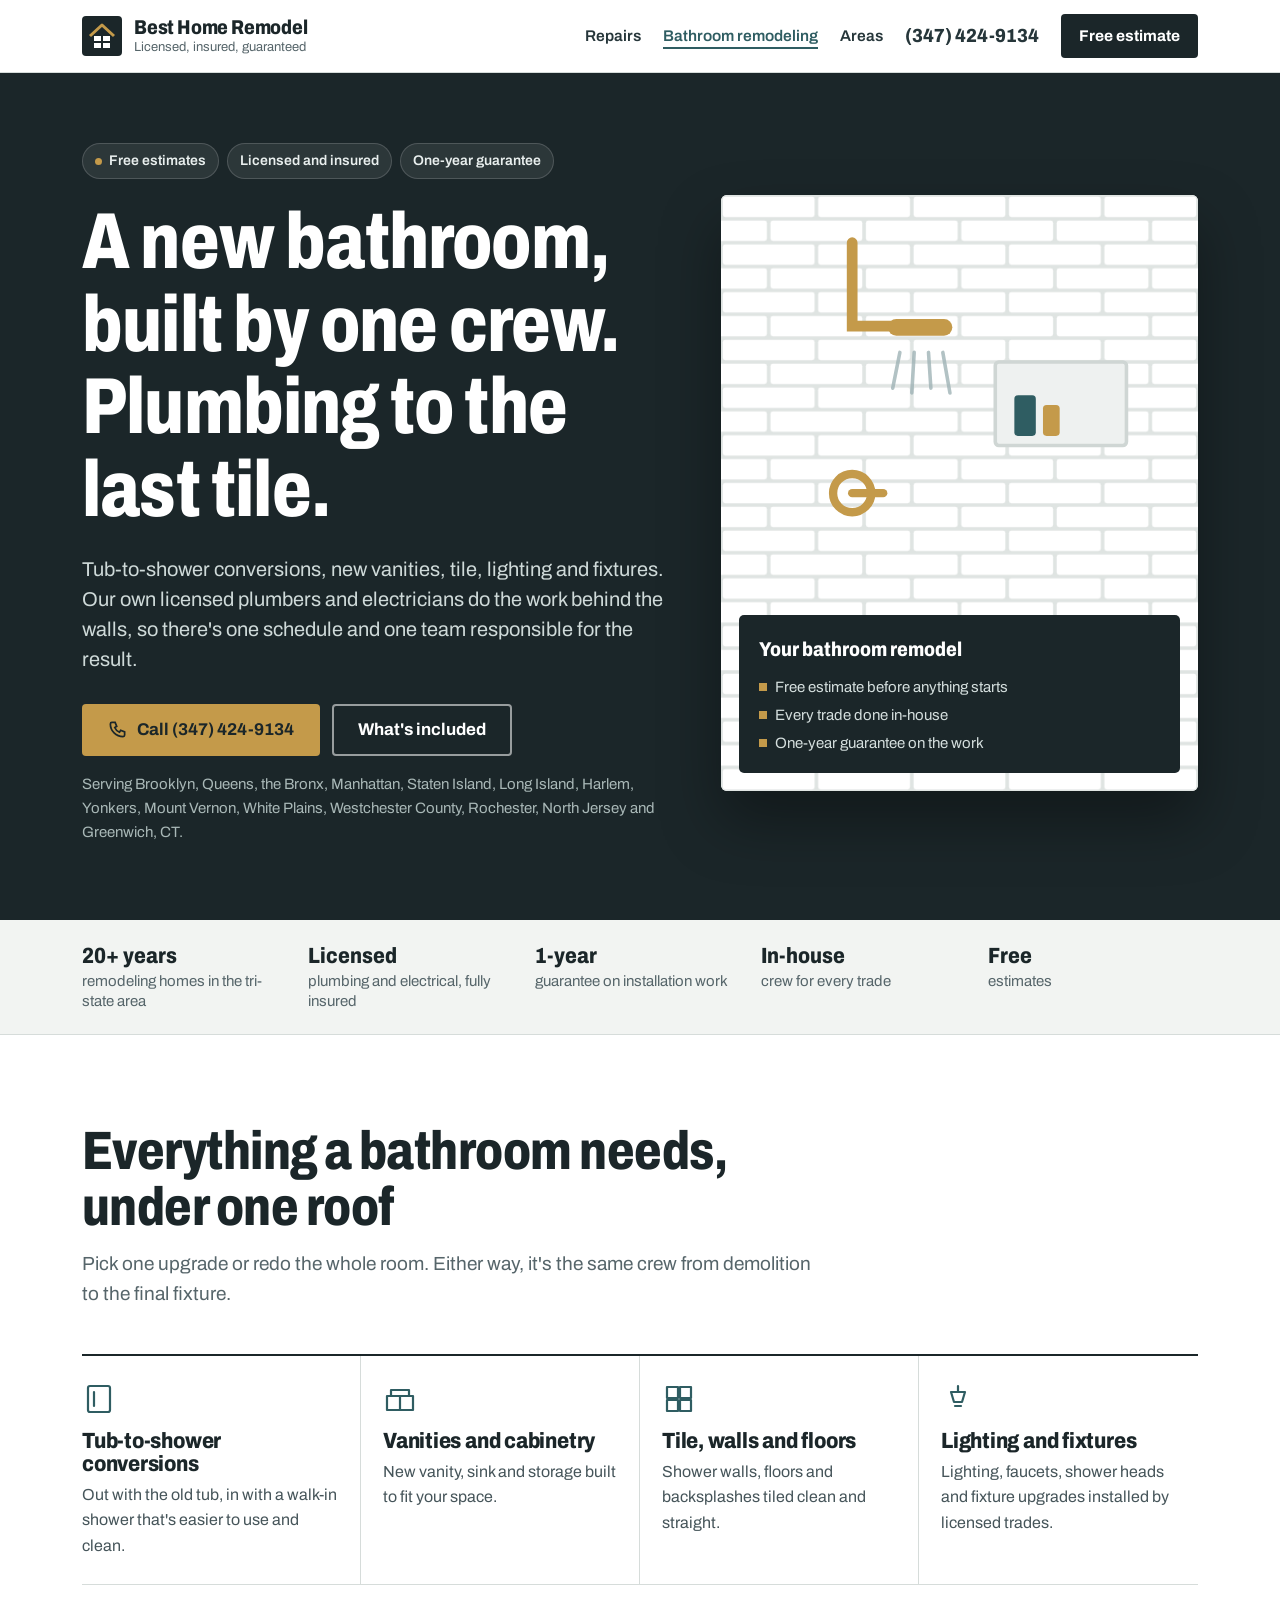
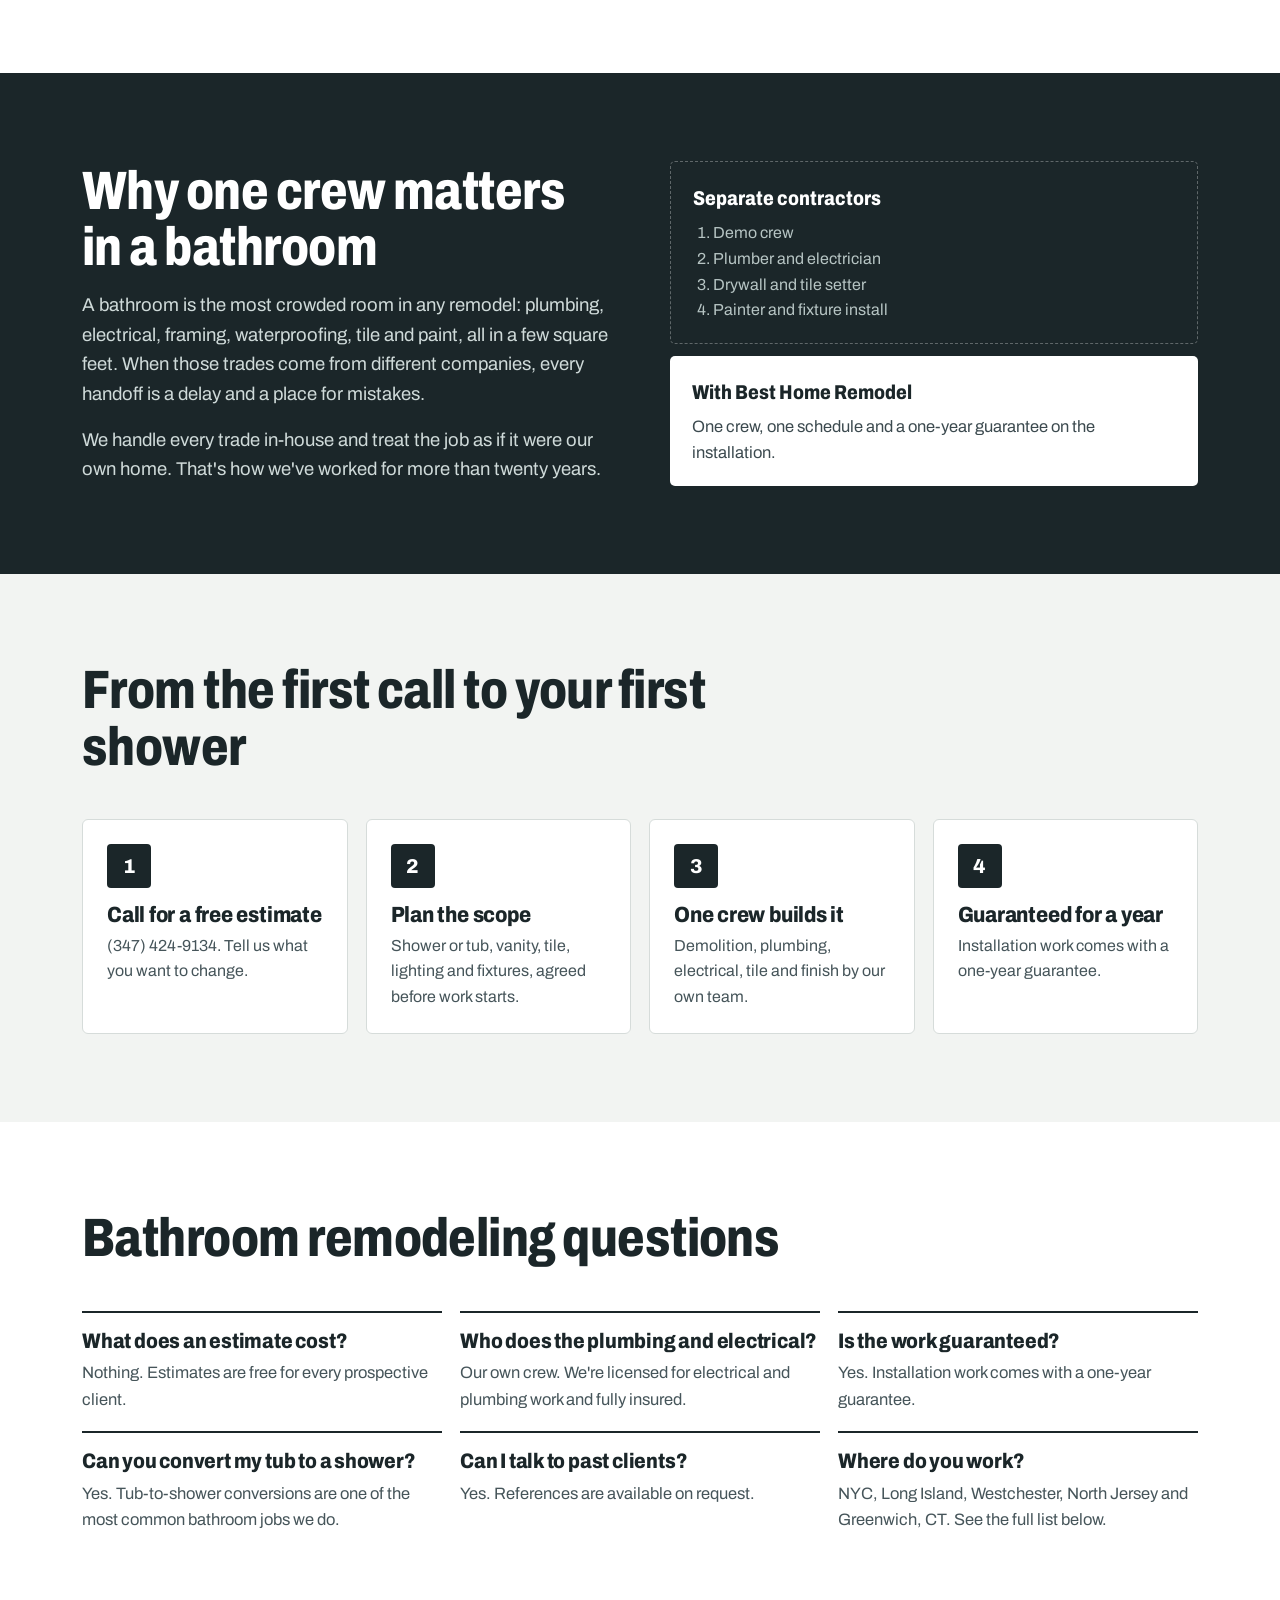
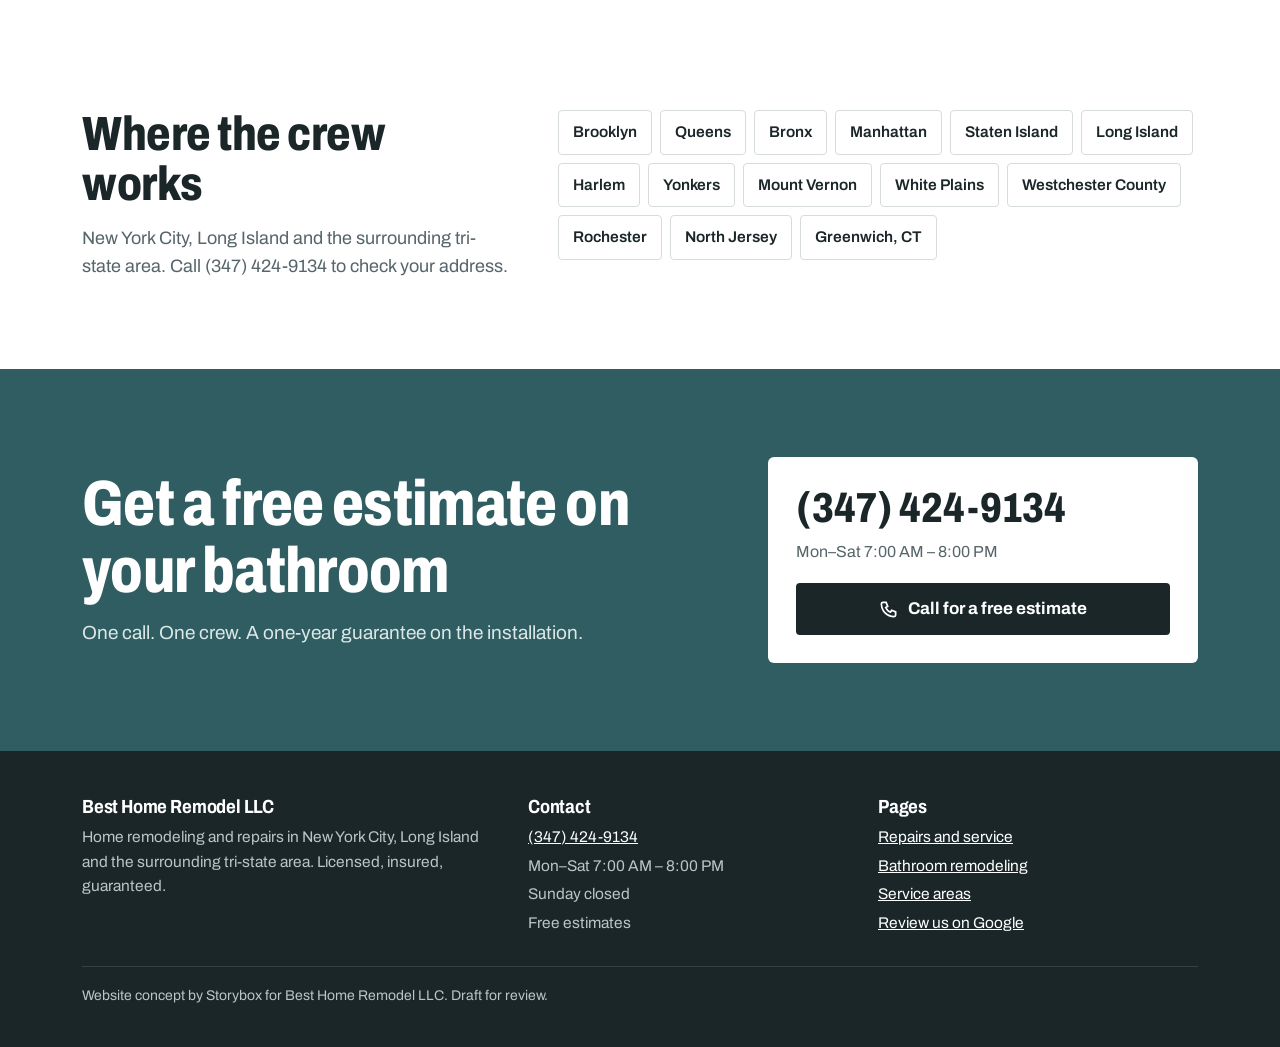
==== bathroom.html @ 18600c7a "Best Home Remodel website: service home page and bathroom remodeling landing page Co-Authored-By: Cl" ====
<!DOCTYPE html>
<html lang="en">
<head>
<meta charset="utf-8">
<meta name="viewport" content="width=device-width, initial-scale=1, viewport-fit=cover">
<meta name="robots" content="noindex, nofollow">
<title>Bathroom remodeling in NYC and Long Island – Best Home Remodel LLC</title>
<meta name="description" content="Bathroom remodeling by one licensed, insured crew: tub-to-shower conversions, vanities, tile, lighting and fixtures. One-year guarantee. Free estimates. Call (347) 424-9134.">
<link rel="preconnect" href="https://fonts.googleapis.com">
<link rel="preconnect" href="https://fonts.gstatic.com" crossorigin>
<link href="https://fonts.googleapis.com/css2?family=Archivo:wdth,wght@62..125,400..800&display=swap" rel="stylesheet">
<link rel="stylesheet" href="styles.css">
</head>
<body>
<a class="skip" href="#main">Skip to content</a><header class="top">
  <div class="wrap">
    <a class="brand" href="index.html" aria-label="Best Home Remodel LLC home"><svg class="brand-mark" viewBox="0 0 40 40" aria-hidden="true"><rect width="40" height="40" rx="4" fill="#1b2629"/><path d="M8 20 20 9l12 11" fill="none" stroke="#c49a4a" stroke-width="3" stroke-linejoin="round"/><rect x="12" y="20" width="7" height="5" fill="#fff"/><rect x="21" y="20" width="7" height="5" fill="#fff"/><rect x="12" y="27" width="7" height="5" fill="#fff"/><rect x="21" y="27" width="7" height="5" fill="#fff"/></svg><div><b>Best Home Remodel</b><span>Licensed, insured, guaranteed</span></div></a>
    <nav class="nav" aria-label="Main">
      <a class="navlink hide-md" href="index.html#repairs">Repairs</a>
      <a class="navlink" href="bathroom.html" aria-current="page">Bathroom remodeling</a>
      <a class="navlink hide-md" href="index.html#areas">Areas</a>
      <a class="top-num" href="tel:+13474249134">(347) 424-9134</a>
      <a class="btn btn-ink" href="tel:+13474249134">Free estimate</a>
      <a class="mini" href="tel:+13474249134">Call</a>
    </nav>
  </div>
</header>
<main id="main">
<section class="hero" aria-labelledby="h1">
  <div class="wrap">
    <div>
      <div class="hero-meta"><span class="chip"><i></i>Free estimates</span><span class="chip">Licensed and insured</span><span class="chip">One-year guarantee</span></div>
      <h1 id="h1">A new bathroom, built by one crew. Plumbing to the last tile.</h1>
      <p class="hero-sub">Tub-to-shower conversions, new vanities, tile, lighting and fixtures. Our own licensed plumbers and electricians do the work behind the walls, so there's one schedule and one team responsible for the result.</p>
      <div class="hero-cta">
        <a class="btn btn-brass" href="tel:+13474249134"><svg viewBox="0 0 24 24" fill="none" stroke="currentColor" stroke-width="2.2" aria-hidden="true"><path d="M5 3h4l2 5-2.5 1.5a11 11 0 0 0 6 6L16 13l5 2v4a2 2 0 0 1-2 2A16 16 0 0 1 3 5a2 2 0 0 1 2-2"/></svg>Call (347) 424-9134</a>
        <a class="btn btn-line-light" href="#included">What's included</a>
      </div>
      <p class="hero-note">Serving Brooklyn, Queens, the Bronx, Manhattan, Staten Island, Long Island, Harlem, Yonkers, Mount Vernon, White Plains, Westchester County, Rochester, North Jersey and Greenwich, CT.</p>
    </div>
    <div class="tilepanel">
      <svg viewBox="0 0 400 500" preserveAspectRatio="xMidYMid slice" aria-hidden="true">
  <defs>
    <pattern id="sub" width="80" height="40" patternUnits="userSpaceOnUse">
      <rect width="80" height="40" fill="#dfe4e2"/>
      <rect x="1.5" y="1.5" width="77" height="17" rx="2" fill="#fff"/>
      <rect x="-38.5" y="21.5" width="77" height="17" rx="2" fill="#fff"/>
      <rect x="41.5" y="21.5" width="77" height="17" rx="2" fill="#fff"/>
    </pattern>
  </defs>
  <rect width="400" height="500" fill="url(#sub)"/>
  <rect x="230" y="140" width="110" height="70" rx="3" fill="#eef1f0" stroke="#cfd6d4" stroke-width="3"/>
  <rect x="246" y="168" width="18" height="34" rx="3" fill="#2f5d62"/><rect x="270" y="176" width="14" height="26" rx="3" fill="#c49a4a"/>
  <path d="M110 40v70h46" fill="none" stroke="#c49a4a" stroke-width="9" stroke-linecap="round"/>
  <rect x="140" y="104" width="54" height="14" rx="7" fill="#c49a4a"/>
  <g stroke="#9fb3b6" stroke-width="3" stroke-linecap="round" opacity=".8"><path d="M150 132l-6 30M162 132l-2 34M174 132l2 30M186 132l6 34"/></g>
  <circle cx="110" cy="250" r="16" fill="none" stroke="#c49a4a" stroke-width="7"/><path d="M110 250h26" stroke="#c49a4a" stroke-width="7" stroke-linecap="round"/>
</svg>
      <div class="tilecard"><b>Your bathroom remodel</b><ul><li>Free estimate before anything starts</li><li>Every trade done in-house</li><li>One-year guarantee on the work</li></ul></div>
    </div>
  </div>
</section>

<div class="proof"><ul>
  <li><b>20+ years</b>remodeling homes in the tri-state area</li>
  <li><b>Licensed</b>plumbing and electrical, fully insured</li>
  <li><b>1-year</b>guarantee on installation work</li>
  <li><b>In-house</b>crew for every trade</li>
  <li><b>Free</b>estimates</li>
</ul></div>

<section class="band" id="included" aria-labelledby="inc-h">
  <div class="wrap">
    <div class="head"><h2 id="inc-h">Everything a bathroom needs, under one roof</h2><p>Pick one upgrade or redo the whole room. Either way, it's the same crew from demolition to the final fixture.</p></div>
    <div class="fixes">
      <article class="fix"><svg viewBox="0 0 34 34" fill="none" stroke="currentColor" stroke-width="2.2" stroke-linecap="round" stroke-linejoin="round" aria-hidden="true"><rect x="6" y="4" width="22" height="26" rx="2"/><path d="M12 10v14"/></svg><h3>Tub-to-shower conversions</h3><p>Out with the old tub, in with a walk-in shower that's easier to use and clean.</p></article>
      <article class="fix"><svg viewBox="0 0 34 34" fill="none" stroke="currentColor" stroke-width="2.2" stroke-linecap="round" stroke-linejoin="round" aria-hidden="true"><rect x="4" y="14" width="26" height="14"/><path d="M17 14v14M8 8h18v6H8z"/></svg><h3>Vanities and cabinetry</h3><p>New vanity, sink and storage built to fit your space.</p></article>
      <article class="fix"><svg viewBox="0 0 34 34" fill="none" stroke="currentColor" stroke-width="2.2" stroke-linecap="round" stroke-linejoin="round" aria-hidden="true"><rect x="5" y="5" width="11" height="11"/><rect x="18" y="5" width="11" height="11"/><rect x="5" y="18" width="11" height="11"/><rect x="18" y="18" width="11" height="11"/></svg><h3>Tile, walls and floors</h3><p>Shower walls, floors and backsplashes tiled clean and straight.</p></article>
      <article class="fix"><svg viewBox="0 0 34 34" fill="none" stroke="currentColor" stroke-width="2.2" stroke-linecap="round" stroke-linejoin="round" aria-hidden="true"><path d="M17 4v6M10 10h14l-3 10h-8z"/><path d="M14 24h6"/></svg><h3>Lighting and fixtures</h3><p>Lighting, faucets, shower heads and fixture upgrades installed by licensed trades.</p></article>
    </div>
  </div>
</section>

<section class="band band-ink" aria-labelledby="crew-h">
  <div class="wrap crew">
    <div>
      <h2 id="crew-h">Why one crew matters in a bathroom</h2>
      <p>A bathroom is the most crowded room in any remodel: plumbing, electrical, framing, waterproofing, tile and paint, all in a few square feet. When those trades come from different companies, every handoff is a delay and a place for mistakes.</p>
      <p>We handle every trade in-house and treat the job as if it were our own home. That's how we've worked for more than twenty years.</p>
    </div>
    <div class="versus">
      <div class="vs-old"><b>Separate contractors</b><ol><li>Demo crew</li><li>Plumber and electrician</li><li>Drywall and tile setter</li><li>Painter and fixture install</li></ol></div>
      <div class="vs-new"><b>With Best Home Remodel</b><p>One crew, one schedule and a one-year guarantee on the installation.</p></div>
    </div>
  </div>
</section>

<section class="band band-stone" aria-labelledby="how-h">
  <div class="wrap">
    <div class="head"><h2 id="how-h">From the first call to your first shower</h2></div>
    <ol class="steps">
      <li><h3>Call for a free estimate</h3><p>(347) 424-9134. Tell us what you want to change.</p></li>
      <li><h3>Plan the scope</h3><p>Shower or tub, vanity, tile, lighting and fixtures, agreed before work starts.</p></li>
      <li><h3>One crew builds it</h3><p>Demolition, plumbing, electrical, tile and finish by our own team.</p></li>
      <li><h3>Guaranteed for a year</h3><p>Installation work comes with a one-year guarantee.</p></li>
    </ol>
  </div>
</section>

<section class="band" aria-labelledby="ans-h">
  <div class="wrap">
    <div class="head"><h2 id="ans-h">Bathroom remodeling questions</h2></div>
    <div class="answers">
      <div class="ans"><h3>What does an estimate cost?</h3><p>Nothing. Estimates are free for every prospective client.</p></div>
      <div class="ans"><h3>Who does the plumbing and electrical?</h3><p>Our own crew. We're licensed for electrical and plumbing work and fully insured.</p></div>
      <div class="ans"><h3>Is the work guaranteed?</h3><p>Yes. Installation work comes with a one-year guarantee.</p></div>
      <div class="ans"><h3>Can you convert my tub to a shower?</h3><p>Yes. Tub-to-shower conversions are one of the most common bathroom jobs we do.</p></div>
      <div class="ans"><h3>Can I talk to past clients?</h3><p>Yes. References are available on request.</p></div>
      <div class="ans"><h3>Where do you work?</h3><p>NYC, Long Island, Westchester, North Jersey and Greenwich, CT. See the full list below.</p></div>
    </div>
  </div>
</section>

<section class="band" id="areas" aria-labelledby="areas-h">
  <div class="wrap areas">
    <div><h2 id="areas-h">Where the crew works</h2><p>New York City, Long Island and the surrounding tri-state area. Call (347) 424-9134 to check your address.</p></div>
    <ul class="area-list"><li>Brooklyn</li><li>Queens</li><li>Bronx</li><li>Manhattan</li><li>Staten Island</li><li>Long Island</li><li>Harlem</li><li>Yonkers</li><li>Mount Vernon</li><li>White Plains</li><li>Westchester County</li><li>Rochester</li><li>North Jersey</li><li>Greenwich, CT</li></ul>
  </div>
</section>

<section class="final" aria-labelledby="final-h">
  <div class="wrap">
    <div><h2 id="final-h">Get a free estimate on your bathroom</h2><p>One call. One crew. A one-year guarantee on the installation.</p></div>
    <div class="final-box"><a class="num" href="tel:+13474249134">(347) 424-9134</a><p>Mon–Sat 7:00 AM – 8:00 PM</p><a class="btn btn-ink" href="tel:+13474249134"><svg viewBox="0 0 24 24" fill="none" stroke="currentColor" stroke-width="2.2" aria-hidden="true"><path d="M5 3h4l2 5-2.5 1.5a11 11 0 0 0 6 6L16 13l5 2v4a2 2 0 0 1-2 2A16 16 0 0 1 3 5a2 2 0 0 1 2-2"/></svg>Call for a free estimate</a></div>
  </div>
</section>
</main>
<footer>
  <div class="wrap">
    <div><h3>Best Home Remodel LLC</h3><p>Home remodeling and repairs in New York City, Long Island and the surrounding tri-state area. Licensed, insured, guaranteed.</p></div>
    <div><h3>Contact</h3><ul><li><a href="tel:+13474249134">(347) 424-9134</a></li><li>Mon–Sat 7:00 AM – 8:00 PM</li><li>Sunday closed</li><li>Free estimates</li></ul></div>
    <div><h3>Pages</h3><ul><li><a href="index.html#repairs">Repairs and service</a></li><li><a href="bathroom.html">Bathroom remodeling</a></li><li><a href="index.html#areas">Service areas</a></li><li><a href="https://search.google.com/local/writereview?placeid=ChIJJx5KCB2IJyoRbcGfbF3zYCs">Review us on Google</a></li></ul></div>
    <p class="fine">Website concept by Storybox for Best Home Remodel LLC. Draft for review.</p>
  </div>
</footer>
<nav class="phonebar" aria-label="Quick contact">
  <a class="btn btn-brass" href="tel:+13474249134">Call (347) 424-9134</a>
  <a class="btn btn-line-light" href="tel:+13474249134">Free estimate</a>
</nav>
</body>
</html>
---- styles.css ----
:root{
  --ink:#1b2629; --ink-2:#26363a; --teal:#2f5d62; --teal-dk:#234649;
  --brass:#c49a4a; --brass-dk:#a87f33;
  --tile:#ffffff; --grout:#e3e7e5; --stone:#f2f4f2; --muted:#56656a; --line:#d6dcda;
  --font:"Archivo",system-ui,-apple-system,"Segoe UI",sans-serif;
  --wrap:1160px;
}
*{box-sizing:border-box}
html{scroll-behavior:smooth}
body{margin:0;font-family:var(--font);font-size:17px;line-height:1.6;color:var(--ink);background:var(--tile);-webkit-font-smoothing:antialiased}
img,svg{display:block;max-width:100%}
a{color:inherit}
h1,h2,h3{font-family:var(--font);margin:0;line-height:1.04;font-stretch:88%;letter-spacing:-.01em}
p{margin:0}
.wrap{max-width:var(--wrap);margin:0 auto;padding:0 22px}
.skip{position:absolute;left:-9999px;top:8px;background:var(--brass);color:var(--ink);padding:10px 14px;z-index:99;font-weight:700}
.skip:focus{left:8px}
:focus-visible{outline:3px solid var(--brass);outline-offset:3px;border-radius:3px}

/* header */
.top{position:sticky;top:0;z-index:40;background:rgba(255,255,255,.96);backdrop-filter:blur(6px);border-bottom:1px solid var(--line)}
.top .wrap{display:flex;align-items:center;justify-content:space-between;gap:18px;min-height:72px}
.brand{display:flex;align-items:center;gap:12px;text-decoration:none}
.brand-mark{width:40px;height:40px}
.brand b{display:block;font-size:20px;font-weight:800;font-stretch:85%;letter-spacing:-.01em;line-height:1}
.brand span{display:block;font-size:13px;color:var(--muted);line-height:1.2;margin-top:3px}
.nav{display:flex;align-items:center;gap:22px;font-size:15.5px;font-weight:600}
.nav a{text-decoration:none;color:var(--ink-2)}
.nav a:hover{color:var(--teal)}
.nav a[aria-current="page"]{color:var(--teal);text-decoration:underline;text-underline-offset:6px;text-decoration-thickness:2px}
.top-num{font-weight:800;font-size:19px;text-decoration:none;font-stretch:90%}

/* buttons */
.btn{display:inline-flex;align-items:center;justify-content:center;gap:10px;min-height:52px;padding:0 24px;border-radius:4px;font-weight:700;font-size:17px;text-decoration:none;border:2px solid transparent;transition:background .15s,border-color .15s,color .15s}
.btn svg{width:19px;height:19px;flex:none}
.btn-brass{background:var(--brass);color:var(--ink)}
.btn-brass:hover{background:#d4ab5c}
.btn-ink{background:var(--ink);color:#fff}
.btn-ink:hover{background:var(--teal-dk)}
.btn-line{border-color:var(--ink);color:var(--ink)}
.btn-line:hover{background:var(--ink);color:#fff}
.btn-line-light{border-color:rgba(255,255,255,.55);color:#fff}
.btn-line-light:hover{border-color:#fff;background:rgba(255,255,255,.08)}
.top .btn{min-height:44px;font-size:15.5px;padding:0 16px}

/* hero */
.hero{background:var(--ink);color:#fff;overflow:hidden}
.hero .wrap{display:grid;grid-template-columns:1.1fr .9fr;gap:56px;align-items:center;padding-top:70px;padding-bottom:76px}
.hero-meta{display:flex;flex-wrap:wrap;gap:8px;margin-bottom:22px}
.chip{display:inline-flex;align-items:center;gap:7px;font-size:14px;font-weight:600;padding:6px 12px;border-radius:999px;background:rgba(255,255,255,.08);border:1px solid rgba(255,255,255,.16);color:#e9efee}
.chip i{width:7px;height:7px;border-radius:50%;background:var(--brass);display:inline-block}
.hero h1{font-size:clamp(44px,6.2vw,80px);font-weight:800;font-stretch:78%}
.hero-sub{margin-top:22px;font-size:20px;line-height:1.5;color:#cfdad9;max-width:33em}
.hero-cta{display:flex;flex-wrap:wrap;gap:12px;margin-top:30px}
.hero-note{margin-top:16px;font-size:15px;color:#a9b8b7}

/* tile panel (memorable element) */
.tilepanel{position:relative;border-radius:6px;overflow:hidden;background:#fff;aspect-ratio:4/5;box-shadow:0 30px 60px rgba(0,0,0,.35)}
.tilepanel svg{width:100%;height:100%}
.tilecard{position:absolute;left:18px;right:18px;bottom:18px;background:var(--ink);color:#fff;border-radius:5px;padding:18px 20px}
.tilecard b{display:block;font-size:20px;font-stretch:85%;font-weight:800}
.tilecard ul{margin:10px 0 0;padding:0;list-style:none;display:grid;gap:4px;font-size:15px;color:#d5dfde}
.tilecard li{display:flex;gap:8px;align-items:flex-start}
.tilecard li::before{content:"";width:8px;height:8px;margin-top:8px;background:var(--brass);flex:none}

/* proof strip */
.proof{background:var(--stone);border-bottom:1px solid var(--line)}
.proof ul{list-style:none;margin:0 auto;padding:22px 22px;max-width:var(--wrap);display:grid;grid-template-columns:repeat(5,1fr);gap:16px}
.proof li{font-size:15px;color:var(--muted);line-height:1.35}
.proof b{display:block;font-size:22px;color:var(--ink);font-stretch:85%;font-weight:800}

/* sections */
section{scroll-margin-top:84px}
.band{padding:88px 0}
.band-stone{background:var(--stone)}
.band-ink{background:var(--ink);color:#fff}
.head{max-width:740px;margin-bottom:44px}
.head h2{font-size:clamp(34px,4.4vw,54px);font-weight:800;font-stretch:80%}
.head p{margin-top:14px;font-size:19px;color:var(--muted)}
.band-ink .head p{color:#bccac9}

/* fix list */
.fixes{display:grid;grid-template-columns:repeat(4,1fr);border-top:2px solid var(--ink)}
.fix{padding:26px 22px 26px 0;border-bottom:1px solid var(--line)}
.fix:not(:nth-child(4n)){border-right:1px solid var(--line)}
.fix:not(:nth-child(4n+1)){padding-left:22px}
.fix svg{width:34px;height:34px;color:var(--teal);margin-bottom:14px}
.fix h3{font-size:22px;font-weight:800}
.fix p{margin-top:6px;font-size:16px;color:#46555a}
.fix-cta{display:flex;flex-wrap:wrap;align-items:center;justify-content:space-between;gap:16px;margin-top:30px;padding:22px 24px;background:var(--stone);border-radius:5px}
.fix-cta p{font-size:18px;font-weight:600}

/* one crew */
.crew{display:grid;grid-template-columns:1fr 1fr;gap:60px;align-items:center}
.crew h2{font-size:clamp(34px,4.4vw,54px);font-weight:800;font-stretch:80%}
.crew p{margin-top:16px;font-size:18.5px;color:#cfdad9}
.versus{display:grid;gap:12px}
.versus div{border-radius:5px;padding:20px 22px}
.vs-old{border:1px dashed rgba(255,255,255,.3);color:#b6c4c3}
.vs-old b,.vs-new b{display:block;font-size:20px;font-stretch:85%;font-weight:800;margin-bottom:6px;color:#fff}
.vs-old ol{margin:0;padding-left:20px;font-size:16px}
.vs-new{background:#fff;color:var(--ink)}
.vs-new b{color:var(--ink)}
.vs-new p{margin:0;font-size:16.5px;color:#3c4a4f}

/* remodel cards */
.rems{display:grid;grid-template-columns:repeat(3,1fr);gap:18px}
.rem{border:1px solid var(--line);border-radius:6px;overflow:hidden;background:#fff;display:flex;flex-direction:column}
.rem .art{aspect-ratio:16/10;background:var(--stone);border-bottom:1px solid var(--line)}
.rem .art svg{width:100%;height:100%}
.rem div.txt{padding:22px;flex:1;display:flex;flex-direction:column}
.rem h3{font-size:24px;font-weight:800}
.rem p{margin-top:8px;color:#46555a;font-size:16px;flex:1}
.rem a{margin-top:14px;font-weight:700;color:var(--teal);min-height:44px;display:inline-flex;align-items:center}
.rem-feature{grid-column:span 3;flex-direction:row}
.rem-feature .txt{padding:34px!important;justify-content:center}
.nav .btn-ink{color:#fff}
.nav .mini{color:var(--ink)}
.rem-feature .art{aspect-ratio:auto;width:46%;border-bottom:0;border-right:1px solid var(--line)}
.rem-feature h3{font-size:30px}

/* steps */
.steps{list-style:none;margin:0;padding:0;display:grid;grid-template-columns:repeat(4,1fr);gap:18px;counter-reset:s}
.steps li{counter-increment:s;background:#fff;border:1px solid var(--line);border-radius:6px;padding:24px}
.steps li::before{content:counter(s);display:grid;place-items:center;width:44px;height:44px;border-radius:4px;background:var(--ink);color:#fff;font-weight:800;font-size:20px;margin-bottom:16px}
.steps h3{font-size:22px;font-weight:800}
.steps p{margin-top:6px;font-size:16px;color:#46555a}

/* areas */
.areas{display:grid;grid-template-columns:.8fr 1.2fr;gap:50px;align-items:start}
.areas h2{font-size:clamp(32px,4vw,48px);font-weight:800;font-stretch:80%}
.areas p{margin-top:14px;color:var(--muted);font-size:18px}
.area-list{list-style:none;margin:0;padding:0;display:flex;flex-wrap:wrap;gap:8px}
.area-list li{padding:9px 14px;border:1px solid var(--line);border-radius:4px;background:#fff;font-weight:600;font-size:15.5px}

/* answers */
.answers{display:grid;grid-template-columns:repeat(3,1fr);gap:18px}
.ans{border-top:2px solid var(--ink);padding-top:18px}
.ans h3{font-size:21px;font-weight:800}
.ans p{margin-top:8px;color:#46555a;font-size:16.5px}

/* final */
.final{background:var(--teal);color:#fff;padding:88px 0}
.final .wrap{display:grid;grid-template-columns:1.2fr .8fr;gap:40px;align-items:center}
.final h2{font-size:clamp(38px,5vw,64px);font-weight:800;font-stretch:78%}
.final p{margin-top:14px;font-size:19px;color:#dbe8e7}
.final-box{background:#fff;color:var(--ink);border-radius:6px;padding:28px}
.final-box .num{display:block;font-size:clamp(32px,3.6vw,42px);font-weight:800;font-stretch:80%;text-decoration:none;color:var(--ink);line-height:1.1}
.final-box p{color:var(--muted);font-size:16px;margin:8px 0 18px}
.final-box .btn{width:100%}

footer{background:var(--ink);color:#b9c6c5;padding:46px 0 40px;font-size:15.5px}
footer .wrap{display:grid;grid-template-columns:1.3fr 1fr 1fr;gap:30px}
footer h3{color:#fff;font-size:19px;margin-bottom:8px;font-stretch:85%}
footer a{color:#fff}
footer ul{list-style:none;margin:0;padding:0;display:grid;gap:4px}
.fine{grid-column:1/-1;border-top:1px solid rgba(255,255,255,.12);padding-top:18px;font-size:14px}

.phonebar{display:none}

@media (max-width:1000px){
  .nav .hide-md{display:none}
  .hero .wrap,.crew,.areas,.final .wrap{grid-template-columns:1fr;gap:38px}
  .tilepanel{max-width:460px;aspect-ratio:5/4}
  .proof ul{grid-template-columns:repeat(3,1fr)}
  .fixes{grid-template-columns:1fr 1fr}
  .fix,.fix:not(:nth-child(4n+1)){padding:24px 18px 24px 0;border-right:0}
  .fix:nth-child(odd){border-right:1px solid var(--line)}
  .fix:nth-child(even){padding-left:18px}
  .rems{grid-template-columns:1fr 1fr}
  .rem-feature{grid-column:span 2}
  .steps{grid-template-columns:1fr 1fr}
  .answers{grid-template-columns:1fr 1fr}
}
@media (max-width:720px){
  body{font-size:16.5px;padding-bottom:76px}
  .band{padding:64px 0}
  .top .wrap{min-height:62px}
  .nav{gap:14px}
  .nav a.navlink,.top-num,.top .btn{display:none}
  .nav .mini{display:inline-flex}
  .brand span{display:none}
  .hero .wrap{padding-top:40px;padding-bottom:54px}
  .hero-sub{font-size:18px}
  .hero-cta .btn{flex:1 1 100%}
  .proof ul{grid-template-columns:1fr 1fr}
  .fixes,.rems,.steps,.answers{grid-template-columns:1fr}
  .fix,.fix:nth-child(even),.fix:nth-child(odd){padding:22px 0;border-right:0}
  .rem-feature{grid-column:auto;flex-direction:column}
  .rem-feature .art{width:100%;aspect-ratio:16/10;border-right:0;border-bottom:1px solid var(--line)}
  footer .wrap{grid-template-columns:1fr}
  .phonebar{display:grid;grid-template-columns:1.3fr 1fr;gap:8px;position:fixed;left:0;right:0;bottom:0;z-index:50;padding:10px 12px calc(10px + env(safe-area-inset-bottom));background:var(--ink);border-top:1px solid rgba(255,255,255,.14)}
  .phonebar .btn{min-height:50px;font-size:16.5px;padding:0 10px}
}
.mini{display:none;align-items:center;min-height:44px;padding:0 14px;border-radius:4px;background:var(--brass);color:var(--ink);font-weight:800;text-decoration:none}
@media (prefers-reduced-motion:reduce){html{scroll-behavior:auto}}
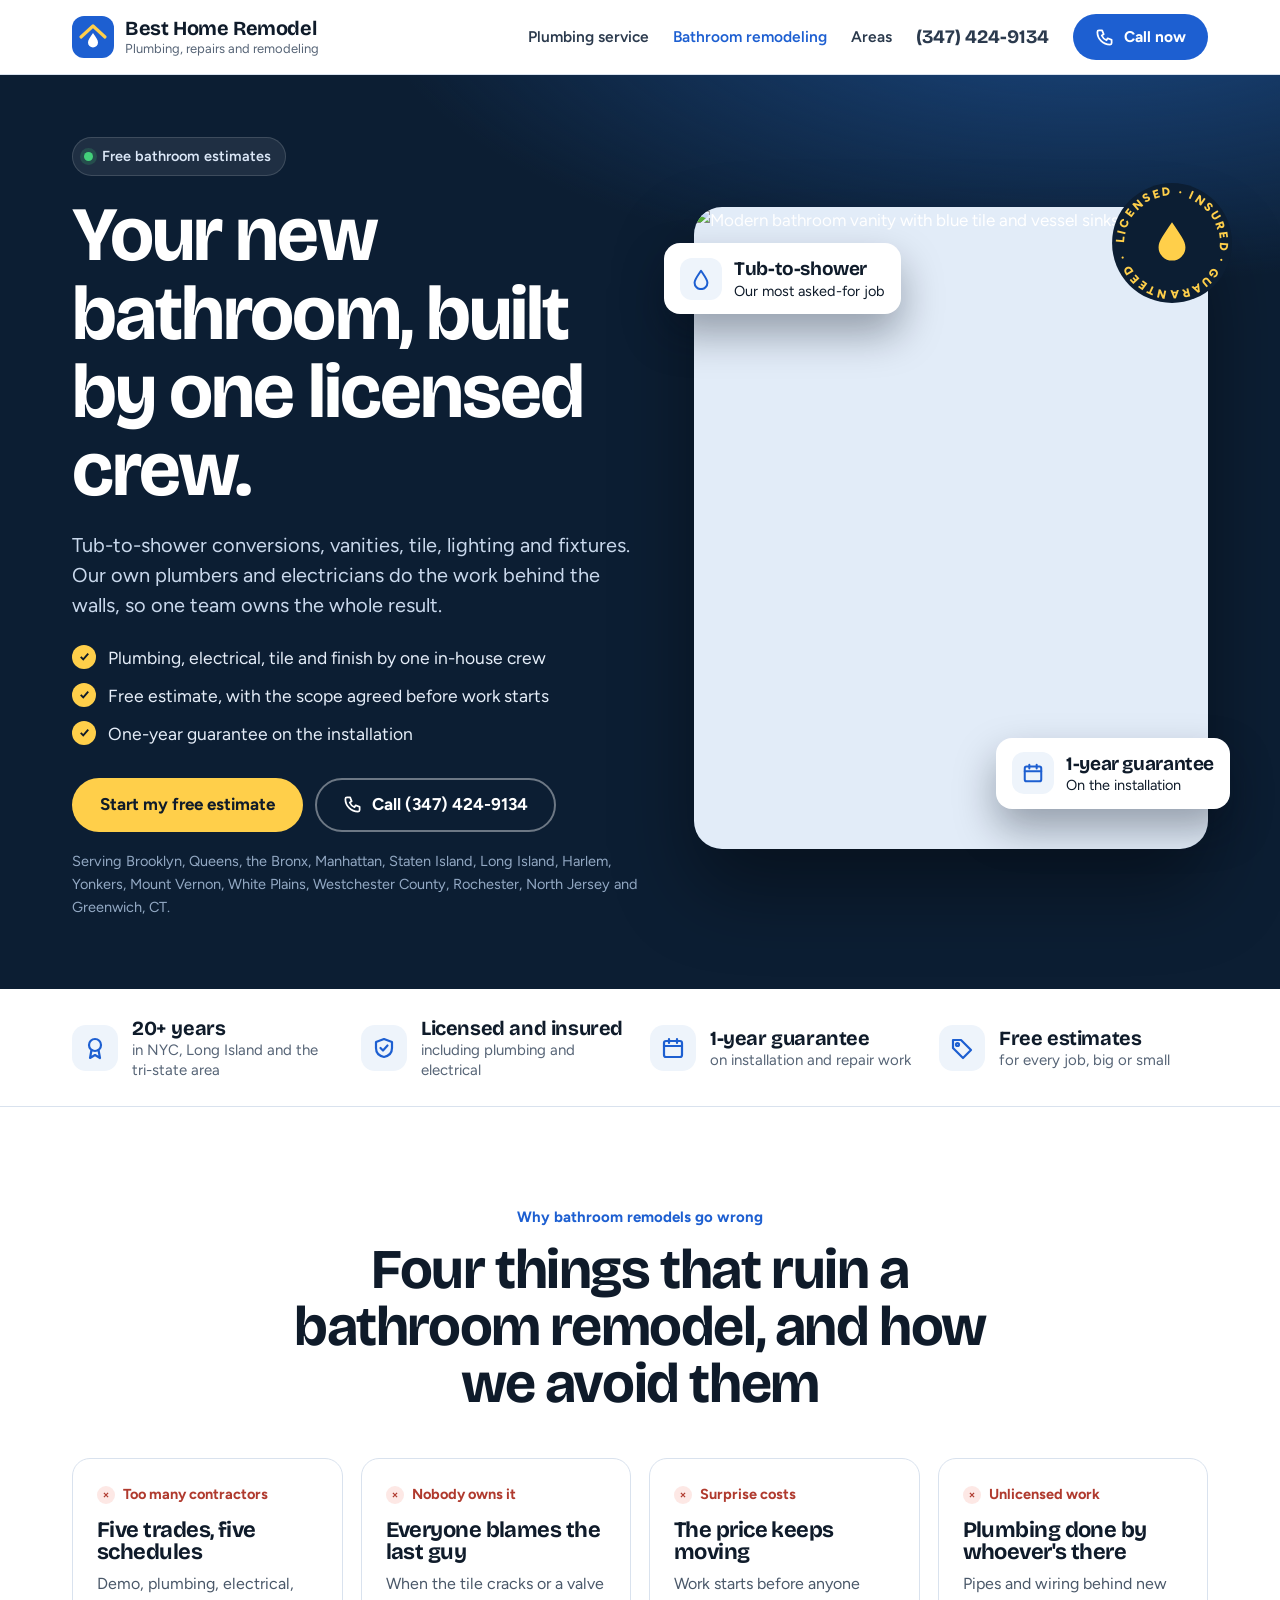
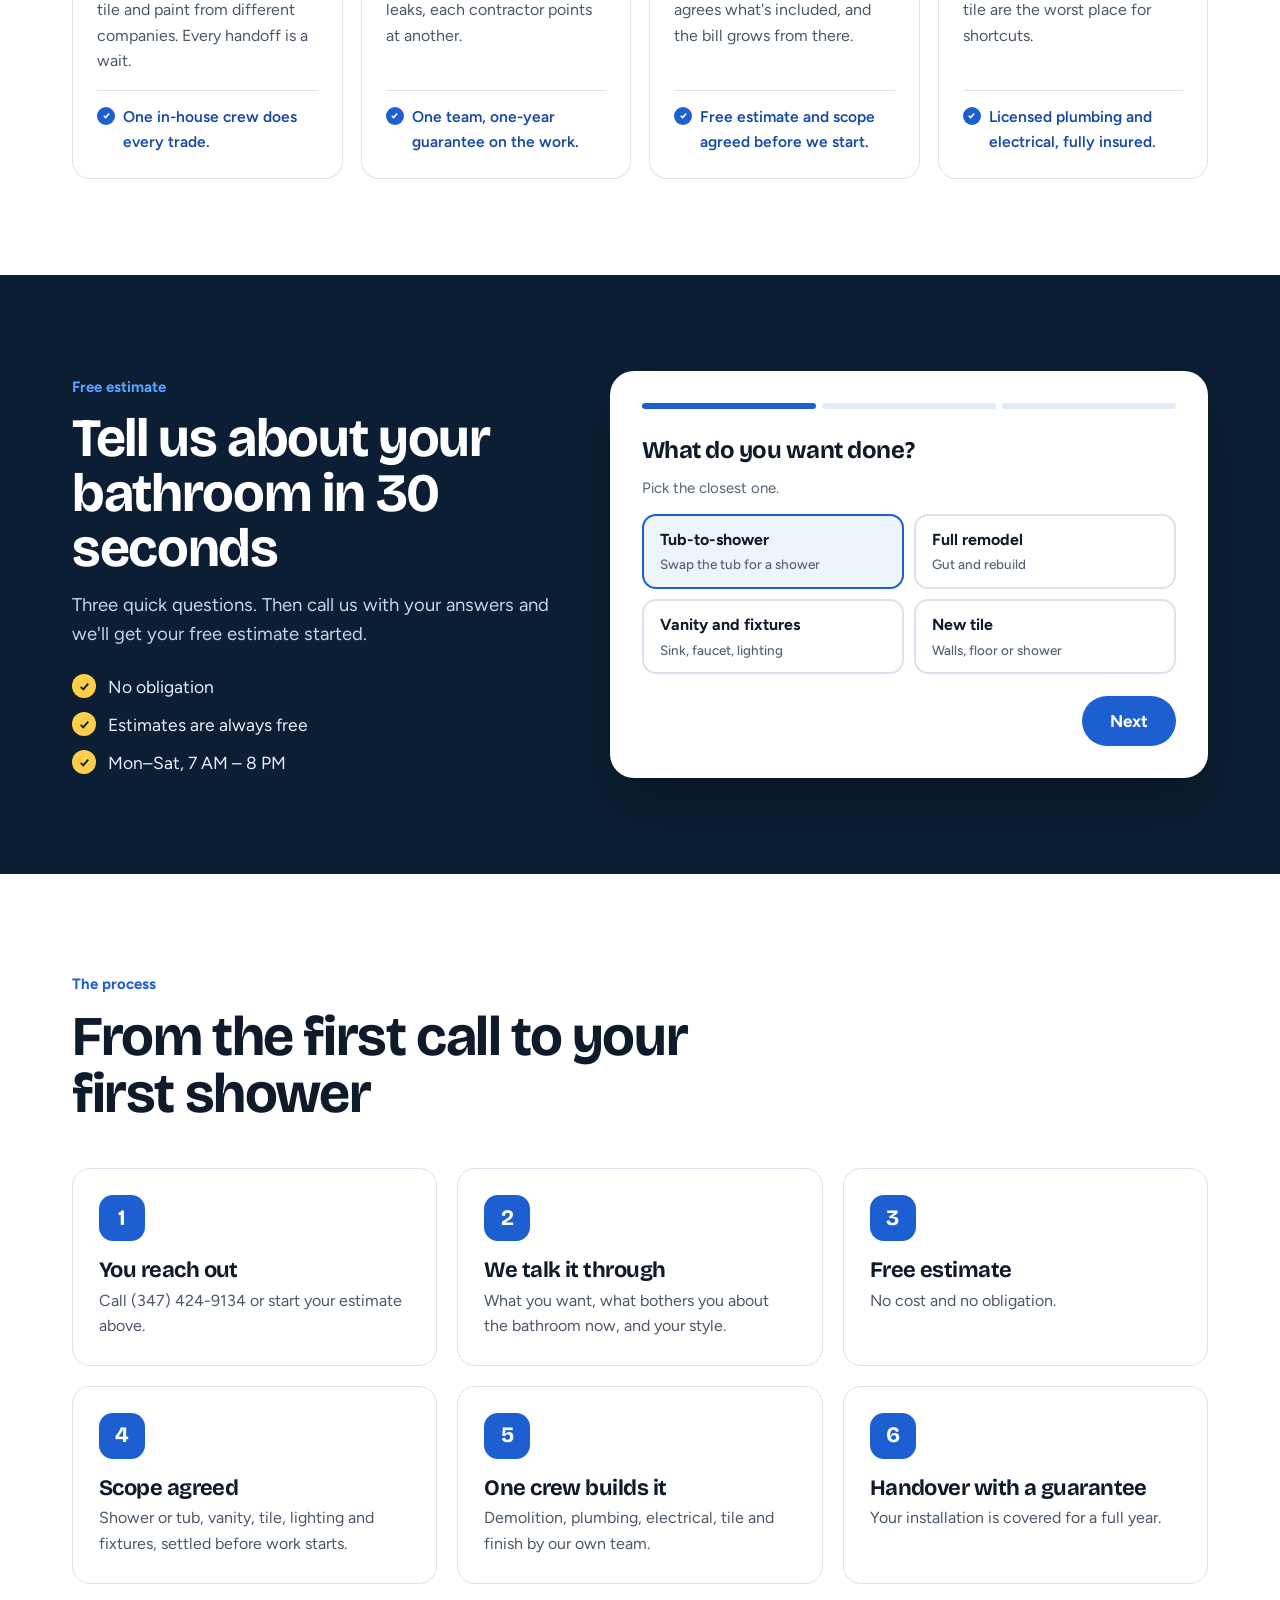
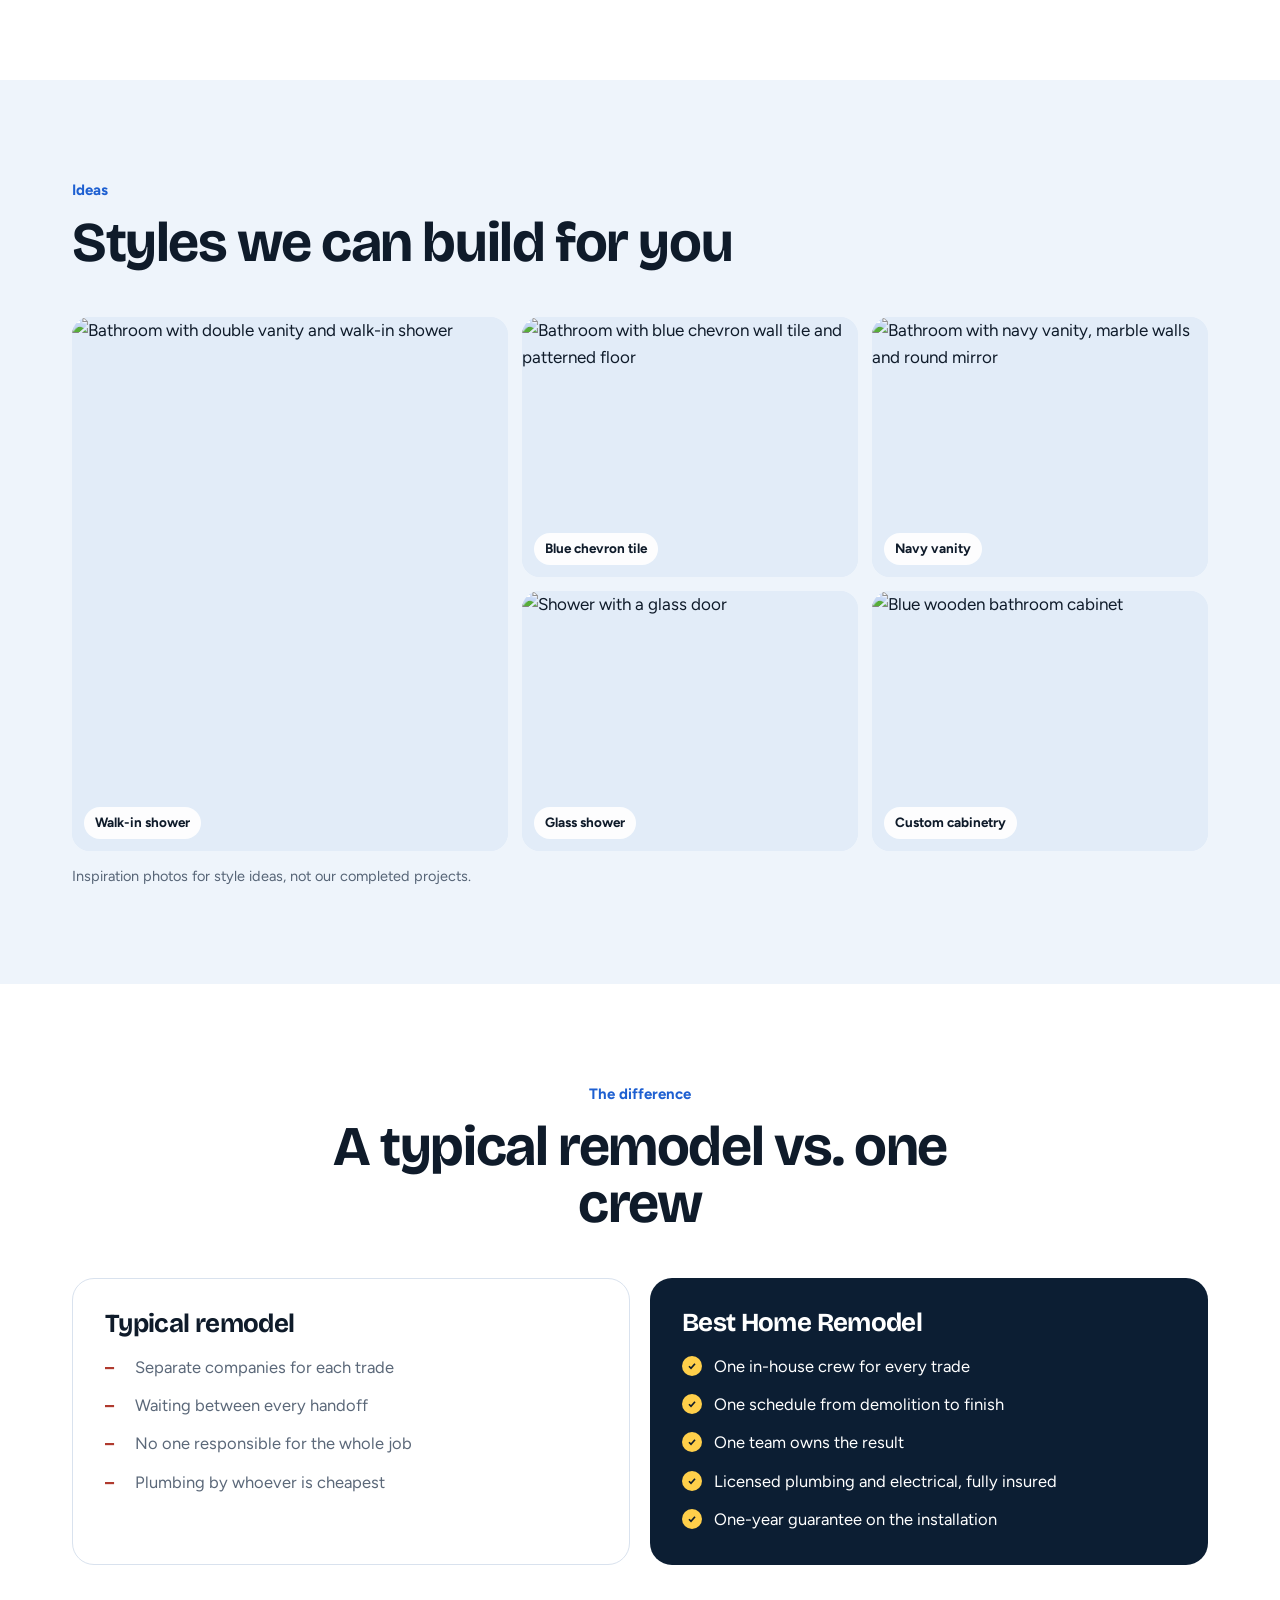
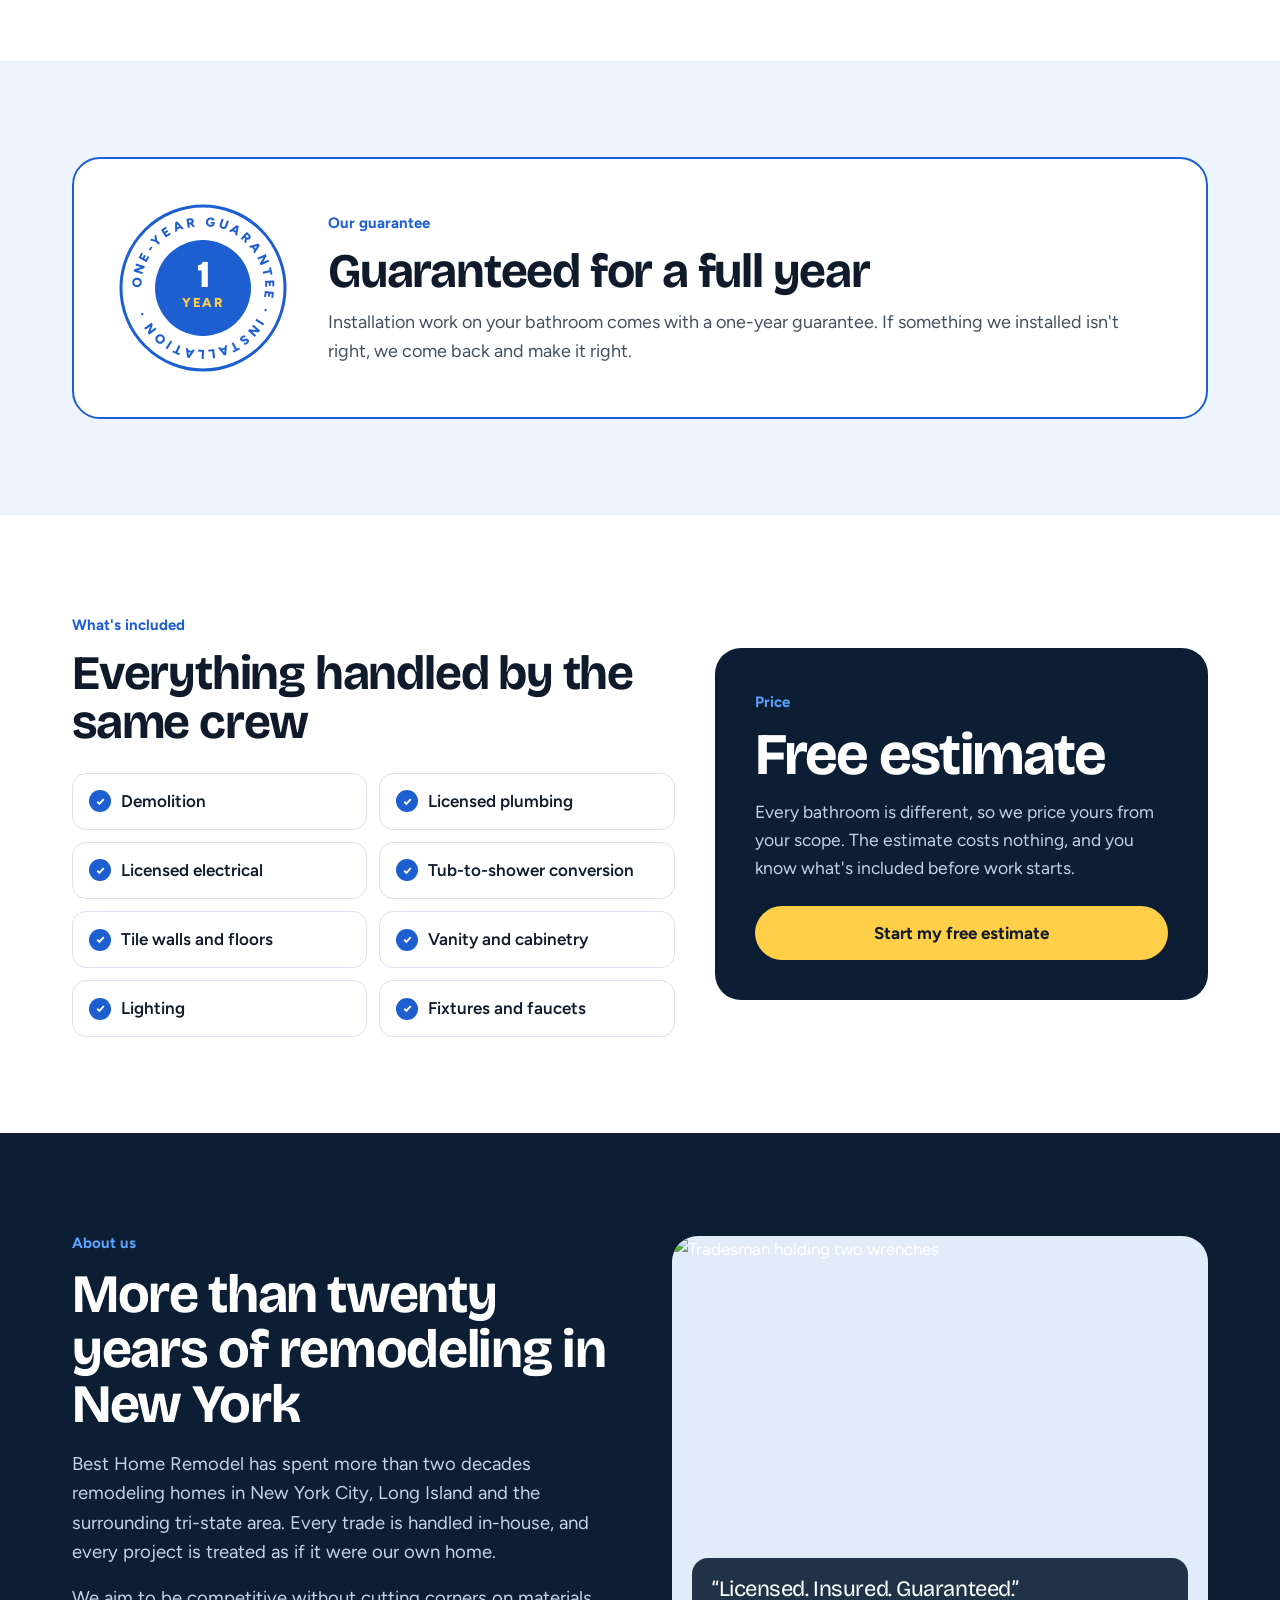
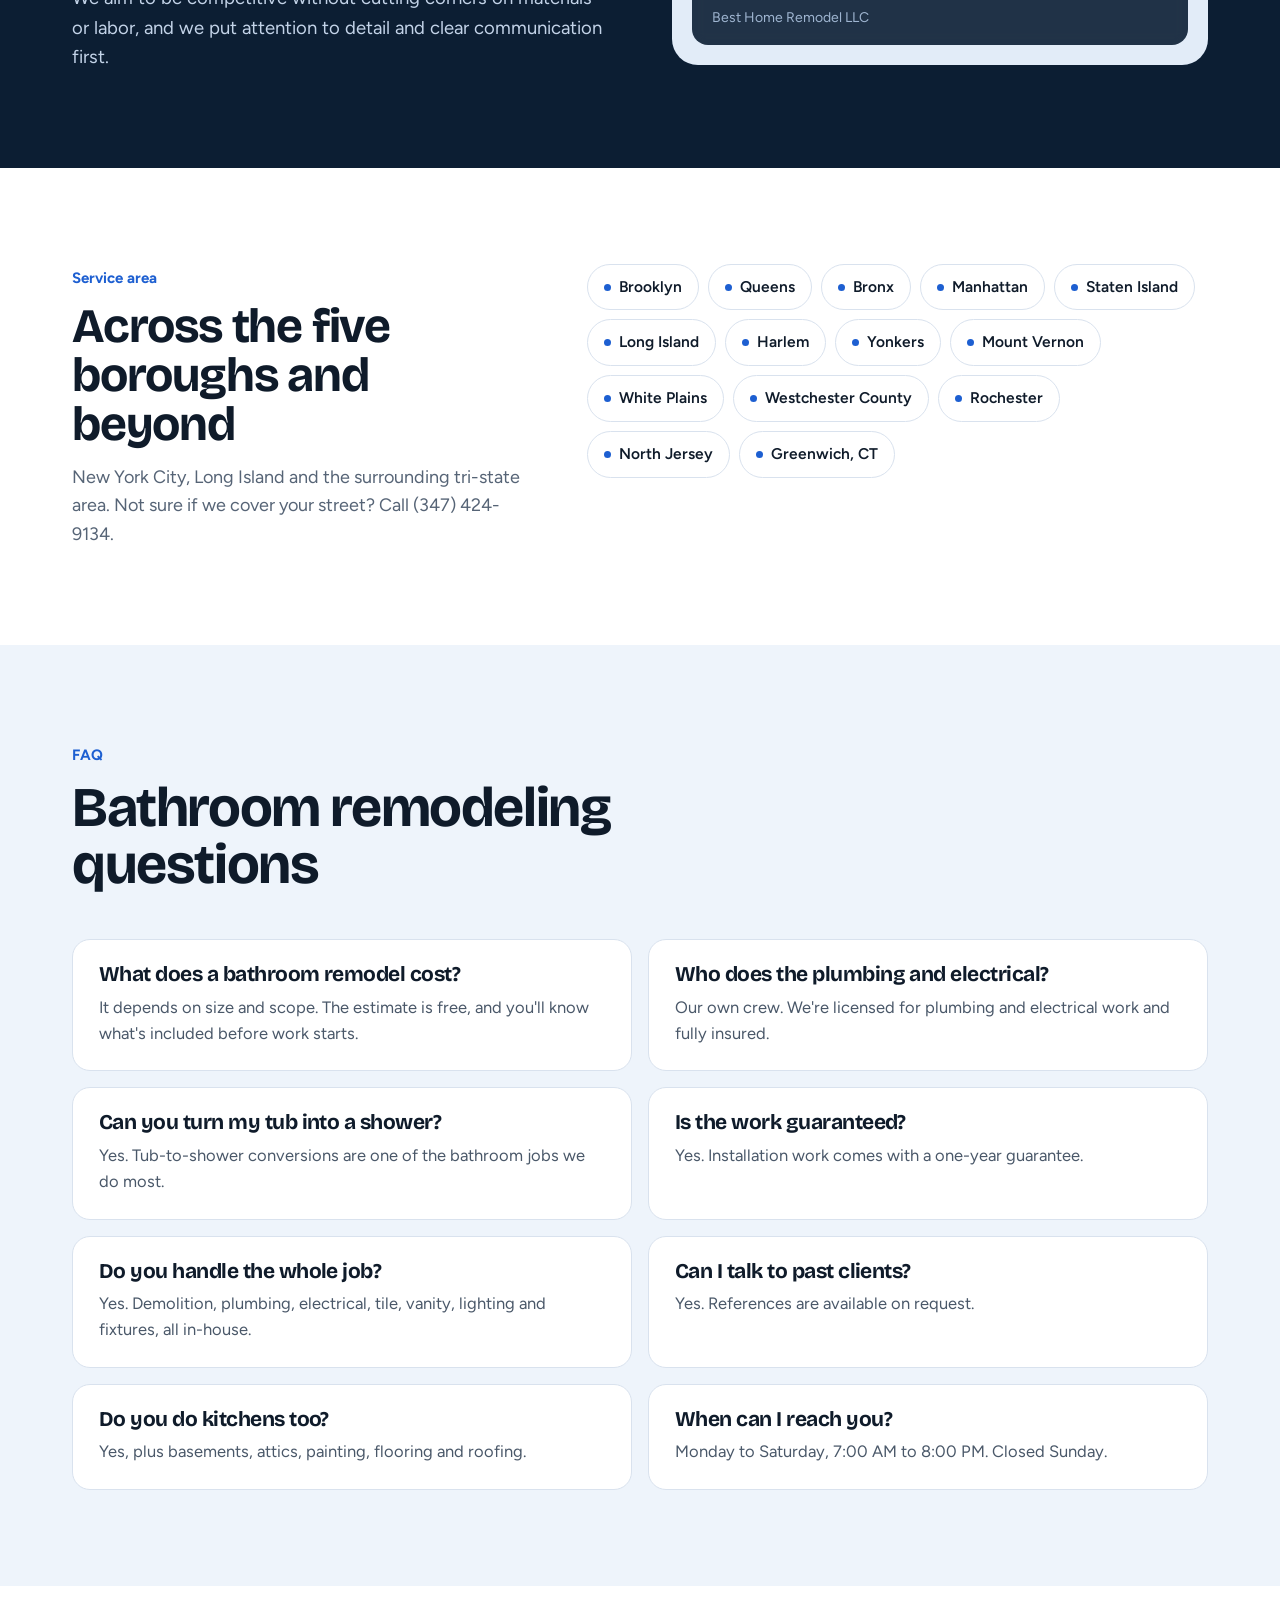
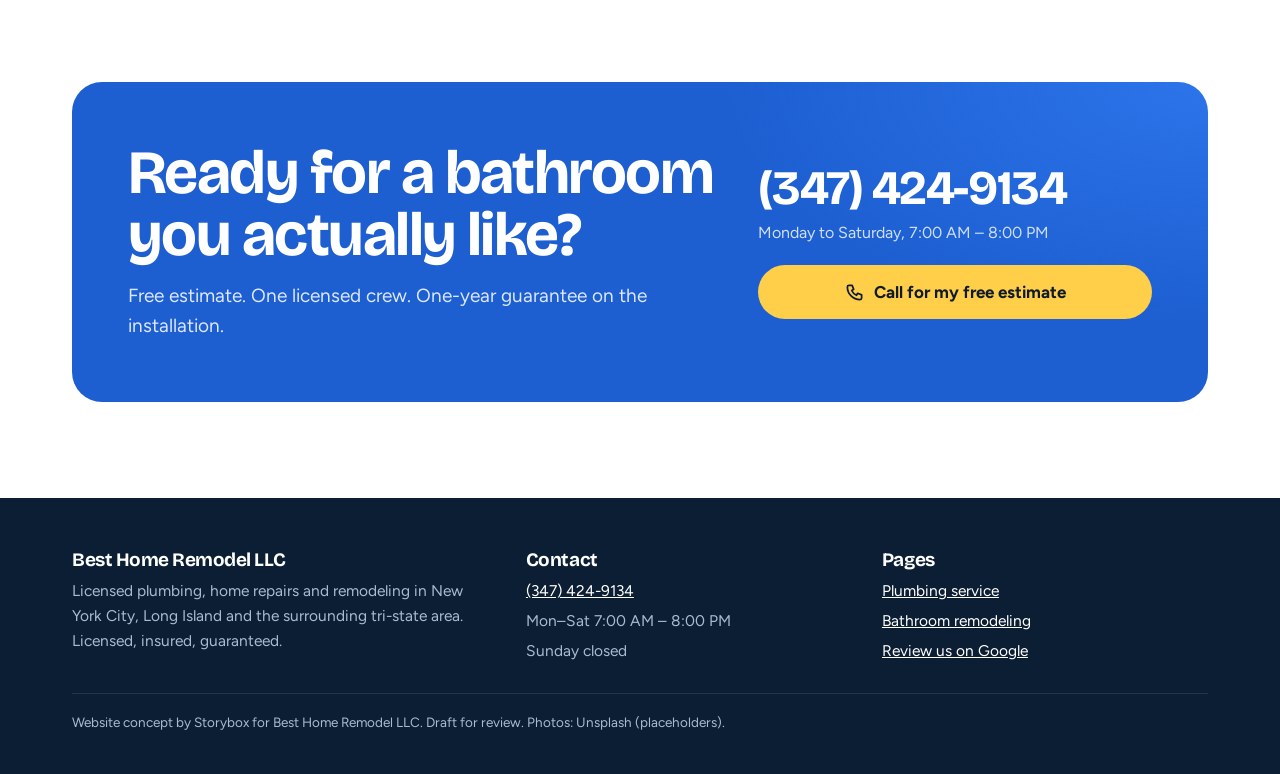
==== commit 1cd7cc8b: "Redesign: plumbing service home page and blue bathroom landing page with estimator Co-Authored-By: C" ====
--- a/bathroom.html
+++ b/bathroom.html
@@ -4,148 +4,189 @@
 <meta charset="utf-8">
 <meta name="viewport" content="width=device-width, initial-scale=1, viewport-fit=cover">
 <meta name="robots" content="noindex, nofollow">
+<meta name="theme-color" content="#0c1e33">
 <title>Bathroom remodeling in NYC and Long Island – Best Home Remodel LLC</title>
-<meta name="description" content="Bathroom remodeling by one licensed, insured crew: tub-to-shower conversions, vanities, tile, lighting and fixtures. One-year guarantee. Free estimates. Call (347) 424-9134.">
+<meta name="description" content="Bathroom remodeling by one licensed, insured crew: tub-to-shower conversions, vanities, tile, lighting and fixtures. Free estimate, one-year guarantee. Call (347) 424-9134.">
 <link rel="preconnect" href="https://fonts.googleapis.com">
 <link rel="preconnect" href="https://fonts.gstatic.com" crossorigin>
-<link href="https://fonts.googleapis.com/css2?family=Archivo:wdth,wght@62..125,400..800&display=swap" rel="stylesheet">
+<link href="https://fonts.googleapis.com/css2?family=Bricolage+Grotesque:opsz,wght@12..96,600;12..96,700;12..96,800&family=Figtree:wght@400;500;600;700;800&display=swap" rel="stylesheet">
 <link rel="stylesheet" href="styles.css">
 </head>
 <body>
-<a class="skip" href="#main">Skip to content</a><header class="top">
-  <div class="wrap">
-    <a class="brand" href="index.html" aria-label="Best Home Remodel LLC home"><svg class="brand-mark" viewBox="0 0 40 40" aria-hidden="true"><rect width="40" height="40" rx="4" fill="#1b2629"/><path d="M8 20 20 9l12 11" fill="none" stroke="#c49a4a" stroke-width="3" stroke-linejoin="round"/><rect x="12" y="20" width="7" height="5" fill="#fff"/><rect x="21" y="20" width="7" height="5" fill="#fff"/><rect x="12" y="27" width="7" height="5" fill="#fff"/><rect x="21" y="27" width="7" height="5" fill="#fff"/></svg><div><b>Best Home Remodel</b><span>Licensed, insured, guaranteed</span></div></a>
-    <nav class="nav" aria-label="Main">
-      <a class="navlink hide-md" href="index.html#repairs">Repairs</a>
-      <a class="navlink" href="bathroom.html" aria-current="page">Bathroom remodeling</a>
-      <a class="navlink hide-md" href="index.html#areas">Areas</a>
-      <a class="top-num" href="tel:+13474249134">(347) 424-9134</a>
-      <a class="btn btn-ink" href="tel:+13474249134">Free estimate</a>
-      <a class="mini" href="tel:+13474249134">Call</a>
-    </nav>
+<a class="skip" href="#main">Skip to content</a><header class="top"><div class="wrap">
+  <a class="brand" href="index.html" aria-label="Best Home Remodel LLC home"><svg class="brand-mark" viewBox="0 0 42 42" aria-hidden="true"><rect width="42" height="42" rx="12" fill="#1d5fd1"/><path d="M9 21 21 10l12 11" fill="none" stroke="#ffcf4a" stroke-width="3.2" stroke-linecap="round" stroke-linejoin="round"/><path d="M21 17c-3 4.5-5 7-5 9.5a5 5 0 0 0 10 0c0-2.5-2-5-5-9.5z" fill="#fff"/></svg><div><b>Best Home Remodel</b><span>Plumbing, repairs and remodeling</span></div></a>
+  <nav class="nav" aria-label="Main">
+    <a class="navlink" href="index.html">Plumbing service</a>
+    <a class="navlink" aria-current="page" href="bathroom.html">Bathroom remodeling</a>
+    <a class="navlink hide-md" href="#areas">Areas</a>
+    <a class="top-num hide-md" href="tel:+13474249134">(347) 424-9134</a>
+    <a class="btn btn-blue" href="tel:+13474249134"><svg viewBox="0 0 24 24" fill="none" stroke="currentColor" stroke-width="2.2" stroke-linecap="round" stroke-linejoin="round" aria-hidden="true"><path d="M5 3h4l2 5-2.5 1.5a11 11 0 0 0 6 6L16 13l5 2v4a2 2 0 0 1-2 2A16 16 0 0 1 3 5a2 2 0 0 1 2-2"/></svg>Call now</a>
+    <a class="mini" href="tel:+13474249134">Call</a>
+  </nav>
+</div></header>
+<main id="main">
+<section class="hero" aria-labelledby="h1"><div class="wrap">
+  <div>
+    <span class="pill"><span class="live" aria-hidden="true"></span>Free bathroom estimates</span>
+    <h1 id="h1">Your new bathroom, built by one licensed crew.</h1>
+    <p class="hero-sub">Tub-to-shower conversions, vanities, tile, lighting and fixtures. Our own plumbers and electricians do the work behind the walls, so one team owns the whole result.</p>
+    <ul class="ticks"><li>Plumbing, electrical, tile and finish by one in-house crew</li><li>Free estimate, with the scope agreed before work starts</li><li>One-year guarantee on the installation</li></ul>
+    <div class="hero-cta"><a class="btn btn-sun" href="#estimate">Start my free estimate</a><a class="btn btn-ghost" href="tel:+13474249134"><svg viewBox="0 0 24 24" fill="none" stroke="currentColor" stroke-width="2.2" stroke-linecap="round" stroke-linejoin="round" aria-hidden="true"><path d="M5 3h4l2 5-2.5 1.5a11 11 0 0 0 6 6L16 13l5 2v4a2 2 0 0 1-2 2A16 16 0 0 1 3 5a2 2 0 0 1 2-2"/></svg>Call (347) 424-9134</a></div>
+    <p class="hero-area">Serving Brooklyn, Queens, the Bronx, Manhattan, Staten Island, Long Island, Harlem, Yonkers, Mount Vernon, White Plains, Westchester County, Rochester, North Jersey and Greenwich, CT.</p>
   </div>
-</header>
-<main id="main">
-<section class="hero" aria-labelledby="h1">
-  <div class="wrap">
-    <div>
-      <div class="hero-meta"><span class="chip"><i></i>Free estimates</span><span class="chip">Licensed and insured</span><span class="chip">One-year guarantee</span></div>
-      <h1 id="h1">A new bathroom, built by one crew. Plumbing to the last tile.</h1>
-      <p class="hero-sub">Tub-to-shower conversions, new vanities, tile, lighting and fixtures. Our own licensed plumbers and electricians do the work behind the walls, so there's one schedule and one team responsible for the result.</p>
-      <div class="hero-cta">
-        <a class="btn btn-brass" href="tel:+13474249134"><svg viewBox="0 0 24 24" fill="none" stroke="currentColor" stroke-width="2.2" aria-hidden="true"><path d="M5 3h4l2 5-2.5 1.5a11 11 0 0 0 6 6L16 13l5 2v4a2 2 0 0 1-2 2A16 16 0 0 1 3 5a2 2 0 0 1 2-2"/></svg>Call (347) 424-9134</a>
-        <a class="btn btn-line-light" href="#included">What's included</a>
-      </div>
-      <p class="hero-note">Serving Brooklyn, Queens, the Bronx, Manhattan, Staten Island, Long Island, Harlem, Yonkers, Mount Vernon, White Plains, Westchester County, Rochester, North Jersey and Greenwich, CT.</p>
-    </div>
-    <div class="tilepanel">
-      <svg viewBox="0 0 400 500" preserveAspectRatio="xMidYMid slice" aria-hidden="true">
-  <defs>
-    <pattern id="sub" width="80" height="40" patternUnits="userSpaceOnUse">
-      <rect width="80" height="40" fill="#dfe4e2"/>
-      <rect x="1.5" y="1.5" width="77" height="17" rx="2" fill="#fff"/>
-      <rect x="-38.5" y="21.5" width="77" height="17" rx="2" fill="#fff"/>
-      <rect x="41.5" y="21.5" width="77" height="17" rx="2" fill="#fff"/>
-    </pattern>
-  </defs>
-  <rect width="400" height="500" fill="url(#sub)"/>
-  <rect x="230" y="140" width="110" height="70" rx="3" fill="#eef1f0" stroke="#cfd6d4" stroke-width="3"/>
-  <rect x="246" y="168" width="18" height="34" rx="3" fill="#2f5d62"/><rect x="270" y="176" width="14" height="26" rx="3" fill="#c49a4a"/>
-  <path d="M110 40v70h46" fill="none" stroke="#c49a4a" stroke-width="9" stroke-linecap="round"/>
-  <rect x="140" y="104" width="54" height="14" rx="7" fill="#c49a4a"/>
-  <g stroke="#9fb3b6" stroke-width="3" stroke-linecap="round" opacity=".8"><path d="M150 132l-6 30M162 132l-2 34M174 132l2 30M186 132l6 34"/></g>
-  <circle cx="110" cy="250" r="16" fill="none" stroke="#c49a4a" stroke-width="7"/><path d="M110 250h26" stroke="#c49a4a" stroke-width="7" stroke-linecap="round"/>
-</svg>
-      <div class="tilecard"><b>Your bathroom remodel</b><ul><li>Free estimate before anything starts</li><li>Every trade done in-house</li><li>One-year guarantee on the work</li></ul></div>
-    </div>
+  <div class="hero-art">
+    <div class="hero-photo"><img class="ph" src="https://images.unsplash.com/photo-1768413292551-10011d6c354e?auto=format&fit=crop&w=1000&q=75" alt="Modern bathroom vanity with blue tile and vessel sinks" width="1000" height="750"></div>
+    <div class="float f1"><span class="ic"><svg viewBox="0 0 24 24" fill="none" stroke="currentColor" stroke-width="2.2" stroke-linecap="round" stroke-linejoin="round" aria-hidden="true"><path d="M12 3c-4 6-7 9.5-7 13a7 7 0 0 0 14 0c0-3.5-3-7-7-13z"/></svg></span><div><b>Tub-to-shower</b>Our most asked-for job</div></div>
+    <div class="float f2"><span class="ic"><svg viewBox="0 0 24 24" fill="none" stroke="currentColor" stroke-width="2.2" stroke-linecap="round" stroke-linejoin="round" aria-hidden="true"><rect x="3" y="5" width="18" height="16" rx="2"/><path d="M3 10h18M8 3v4M16 3v4"/></svg></span><div><b>1-year guarantee</b>On the installation</div></div>
+    <div class="stamp" aria-hidden="true"><svg viewBox="0 0 120 120"><defs><path id="c" d="M60 60m-46 0a46 46 0 1 1 92 0a46 46 0 1 1-92 0"/></defs><circle cx="60" cy="60" r="58" fill="#0c1e33"/><text font-family="Figtree,sans-serif" font-size="11.5" font-weight="800" letter-spacing="2.2" fill="currentColor"><textPath href="#c">LICENSED · INSURED · GUARANTEED · </textPath></text><path d="M60 40c-8 12-13 18-13 24a13 13 0 0 0 26 0c0-6-5-12-13-24z" fill="#ffcf4a"/></svg></div>
   </div>
-</section>
-
-<div class="proof"><ul>
-  <li><b>20+ years</b>remodeling homes in the tri-state area</li>
-  <li><b>Licensed</b>plumbing and electrical, fully insured</li>
-  <li><b>1-year</b>guarantee on installation work</li>
-  <li><b>In-house</b>crew for every trade</li>
-  <li><b>Free</b>estimates</li>
+</div></section>
+<div class="trust"><ul>
+  <li><span class="ic"><svg viewBox="0 0 24 24" fill="none" stroke="currentColor" stroke-width="2.2" stroke-linecap="round" stroke-linejoin="round" aria-hidden="true"><circle cx="12" cy="9" r="6"/><path d="M8.5 14 7 22l5-3 5 3-1.5-8"/></svg></span><div><b>20+ years</b>in NYC, Long Island and the tri-state area</div></li>
+  <li><span class="ic"><svg viewBox="0 0 24 24" fill="none" stroke="currentColor" stroke-width="2.2" stroke-linecap="round" stroke-linejoin="round" aria-hidden="true"><path d="M12 3l8 3v6c0 5-3.5 8-8 9-4.5-1-8-4-8-9V6z"/><path d="M8.5 12l2.5 2.5 4.5-5"/></svg></span><div><b>Licensed and insured</b>including plumbing and electrical</div></li>
+  <li><span class="ic"><svg viewBox="0 0 24 24" fill="none" stroke="currentColor" stroke-width="2.2" stroke-linecap="round" stroke-linejoin="round" aria-hidden="true"><rect x="3" y="5" width="18" height="16" rx="2"/><path d="M3 10h18M8 3v4M16 3v4"/></svg></span><div><b>1-year guarantee</b>on installation and repair work</div></li>
+  <li><span class="ic"><svg viewBox="0 0 24 24" fill="none" stroke="currentColor" stroke-width="2.2" stroke-linecap="round" stroke-linejoin="round" aria-hidden="true"><path d="M3 12V4h8l10 10-8 8z"/><circle cx="7.5" cy="8.5" r="1.5"/></svg></span><div><b>Free estimates</b>for every job, big or small</div></li>
 </ul></div>
 
-<section class="band" id="included" aria-labelledby="inc-h">
-  <div class="wrap">
-    <div class="head"><h2 id="inc-h">Everything a bathroom needs, under one roof</h2><p>Pick one upgrade or redo the whole room. Either way, it's the same crew from demolition to the final fixture.</p></div>
-    <div class="fixes">
-      <article class="fix"><svg viewBox="0 0 34 34" fill="none" stroke="currentColor" stroke-width="2.2" stroke-linecap="round" stroke-linejoin="round" aria-hidden="true"><rect x="6" y="4" width="22" height="26" rx="2"/><path d="M12 10v14"/></svg><h3>Tub-to-shower conversions</h3><p>Out with the old tub, in with a walk-in shower that's easier to use and clean.</p></article>
-      <article class="fix"><svg viewBox="0 0 34 34" fill="none" stroke="currentColor" stroke-width="2.2" stroke-linecap="round" stroke-linejoin="round" aria-hidden="true"><rect x="4" y="14" width="26" height="14"/><path d="M17 14v14M8 8h18v6H8z"/></svg><h3>Vanities and cabinetry</h3><p>New vanity, sink and storage built to fit your space.</p></article>
-      <article class="fix"><svg viewBox="0 0 34 34" fill="none" stroke="currentColor" stroke-width="2.2" stroke-linecap="round" stroke-linejoin="round" aria-hidden="true"><rect x="5" y="5" width="11" height="11"/><rect x="18" y="5" width="11" height="11"/><rect x="5" y="18" width="11" height="11"/><rect x="18" y="18" width="11" height="11"/></svg><h3>Tile, walls and floors</h3><p>Shower walls, floors and backsplashes tiled clean and straight.</p></article>
-      <article class="fix"><svg viewBox="0 0 34 34" fill="none" stroke="currentColor" stroke-width="2.2" stroke-linecap="round" stroke-linejoin="round" aria-hidden="true"><path d="M17 4v6M10 10h14l-3 10h-8z"/><path d="M14 24h6"/></svg><h3>Lighting and fixtures</h3><p>Lighting, faucets, shower heads and fixture upgrades installed by licensed trades.</p></article>
-    </div>
+<section class="band" aria-labelledby="pit-h"><div class="wrap">
+  <div class="head center"><span class="kicker">Why bathroom remodels go wrong</span><h2 id="pit-h">Four things that ruin a bathroom remodel, and how we avoid them</h2></div>
+  <div class="pitfalls">
+    <article class="pit"><span class="prob">Too many contractors</span><h3>Five trades, five schedules</h3><p>Demo, plumbing, electrical, tile and paint from different companies. Every handoff is a wait.</p><span class="fix">One in-house crew does every trade.</span></article>
+    <article class="pit"><span class="prob">Nobody owns it</span><h3>Everyone blames the last guy</h3><p>When the tile cracks or a valve leaks, each contractor points at another.</p><span class="fix">One team, one-year guarantee on the work.</span></article>
+    <article class="pit"><span class="prob">Surprise costs</span><h3>The price keeps moving</h3><p>Work starts before anyone agrees what's included, and the bill grows from there.</p><span class="fix">Free estimate and scope agreed before we start.</span></article>
+    <article class="pit"><span class="prob">Unlicensed work</span><h3>Plumbing done by whoever's there</h3><p>Pipes and wiring behind new tile are the worst place for shortcuts.</p><span class="fix">Licensed plumbing and electrical, fully insured.</span></article>
   </div>
-</section>
+</div></section>
 
-<section class="band band-ink" aria-labelledby="crew-h">
-  <div class="wrap crew">
-    <div>
-      <h2 id="crew-h">Why one crew matters in a bathroom</h2>
-      <p>A bathroom is the most crowded room in any remodel: plumbing, electrical, framing, waterproofing, tile and paint, all in a few square feet. When those trades come from different companies, every handoff is a delay and a place for mistakes.</p>
-      <p>We handle every trade in-house and treat the job as if it were our own home. That's how we've worked for more than twenty years.</p>
-    </div>
-    <div class="versus">
-      <div class="vs-old"><b>Separate contractors</b><ol><li>Demo crew</li><li>Plumber and electrician</li><li>Drywall and tile setter</li><li>Painter and fixture install</li></ol></div>
-      <div class="vs-new"><b>With Best Home Remodel</b><p>One crew, one schedule and a one-year guarantee on the installation.</p></div>
-    </div>
+<section class="band band-navy" id="estimate" aria-labelledby="est-h"><div class="wrap estimator">
+  <div>
+    <span class="kicker">Free estimate</span>
+    <h2 id="est-h">Tell us about your bathroom in 30 seconds</h2>
+    <p class="lead">Three quick questions. Then call us with your answers and we'll get your free estimate started.</p>
+    <ul class="ticks"><li>No obligation</li><li>Estimates are always free</li><li>Mon–Sat, 7 AM – 8 PM</li></ul>
   </div>
-</section>
+  <form class="est-card" id="est" onsubmit="return false" aria-labelledby="est-h">
+    <div class="est-progress" aria-hidden="true"><i class="on"></i><i></i><i></i></div>
+    <fieldset class="est-step active" data-step="1"><legend>What do you want done?</legend><p class="hint">Pick the closest one.</p><div class="opts">
+      <label class="opt"><input type="radio" name="job" value="Tub-to-shower conversion" checked><span>Tub-to-shower<small>Swap the tub for a shower</small></span></label><label class="opt"><input type="radio" name="job" value="Full bathroom remodel"><span>Full remodel<small>Gut and rebuild</small></span></label><label class="opt"><input type="radio" name="job" value="New vanity and fixtures"><span>Vanity and fixtures<small>Sink, faucet, lighting</small></span></label><label class="opt"><input type="radio" name="job" value="New tile"><span>New tile<small>Walls, floor or shower</small></span></label>
+    </div></fieldset>
+    <fieldset class="est-step" data-step="2"><legend>How big is the bathroom?</legend><p class="hint">A rough guess is fine.</p><div class="opts">
+      <label class="opt"><input type="radio" name="size" value="Small (powder room or under 40 sq ft)" checked><span>Small<small>Under 40 sq ft</small></span></label><label class="opt"><input type="radio" name="size" value="Standard (40–70 sq ft)"><span>Standard<small>40–70 sq ft</small></span></label><label class="opt"><input type="radio" name="size" value="Large (over 70 sq ft)"><span>Large<small>Over 70 sq ft</small></span></label><label class="opt"><input type="radio" name="size" value="Not sure"><span>Not sure<small>We'll check</small></span></label>
+    </div></fieldset>
+    <fieldset class="est-step" data-step="3"><legend>When do you want to start?</legend><p class="hint">This helps us plan.</p><div class="opts">
+      <label class="opt"><input type="radio" name="when" value="As soon as possible" checked><span>As soon as possible<small>Ready to go</small></span></label><label class="opt"><input type="radio" name="when" value="Within 1–3 months"><span>In 1–3 months<small>Planning ahead</small></span></label><label class="opt"><input type="radio" name="when" value="Just getting ideas"><span>Just exploring<small>Getting a price first</small></span></label><label class="opt"><input type="radio" name="when" value="Something is broken now"><span>It's broken now<small>Needs a repair first</small></span></label>
+    </div></fieldset>
+    <div class="est-result" id="est-result" aria-live="polite"><h3>Your bathroom, in short</h3><ul class="est-sum" id="est-sum"></ul><a class="btn btn-blue" style="width:100%" href="tel:+13474249134"><svg viewBox="0 0 24 24" fill="none" stroke="currentColor" stroke-width="2.2" stroke-linecap="round" stroke-linejoin="round" aria-hidden="true"><path d="M5 3h4l2 5-2.5 1.5a11 11 0 0 0 6 6L16 13l5 2v4a2 2 0 0 1-2 2A16 16 0 0 1 3 5a2 2 0 0 1 2-2"/></svg>Call (347) 424-9134 for my free estimate</a><p class="fallback">Mention these answers when you call. Mon–Sat, 7 AM – 8 PM.</p></div>
+    <div class="est-nav"><button type="button" class="btn btn-line" id="est-back">Back</button><button type="button" class="btn btn-blue" id="est-next">Next</button></div>
+    <noscript><p class="fallback">Call <a href="tel:+13474249134">(347) 424-9134</a> with your answers for a free estimate.</p></noscript>
+  </form>
+</div></section>
 
-<section class="band band-stone" aria-labelledby="how-h">
-  <div class="wrap">
-    <div class="head"><h2 id="how-h">From the first call to your first shower</h2></div>
-    <ol class="steps">
-      <li><h3>Call for a free estimate</h3><p>(347) 424-9134. Tell us what you want to change.</p></li>
-      <li><h3>Plan the scope</h3><p>Shower or tub, vanity, tile, lighting and fixtures, agreed before work starts.</p></li>
-      <li><h3>One crew builds it</h3><p>Demolition, plumbing, electrical, tile and finish by our own team.</p></li>
-      <li><h3>Guaranteed for a year</h3><p>Installation work comes with a one-year guarantee.</p></li>
-    </ol>
+<section class="band" aria-labelledby="how-h"><div class="wrap">
+  <div class="head"><span class="kicker">The process</span><h2 id="how-h">From the first call to your first shower</h2></div>
+  <ol class="steps six">
+    <li><h3>You reach out</h3><p>Call (347) 424-9134 or start your estimate above.</p></li>
+    <li><h3>We talk it through</h3><p>What you want, what bothers you about the bathroom now, and your style.</p></li>
+    <li><h3>Free estimate</h3><p>No cost and no obligation.</p></li>
+    <li><h3>Scope agreed</h3><p>Shower or tub, vanity, tile, lighting and fixtures, settled before work starts.</p></li>
+    <li><h3>One crew builds it</h3><p>Demolition, plumbing, electrical, tile and finish by our own team.</p></li>
+    <li><h3>Handover with a guarantee</h3><p>Your installation is covered for a full year.</p></li>
+  </ol>
+</div></section>
+
+<section class="band band-ice" aria-labelledby="gal-h"><div class="wrap">
+  <div class="head"><span class="kicker">Ideas</span><h2 id="gal-h">Styles we can build for you</h2></div>
+  <div class="gallery">
+    <figure><img class="ph" src="https://images.unsplash.com/photo-1763485955497-f5ef5d178698?auto=format&fit=crop&w=900&q=75" alt="Bathroom with double vanity and walk-in shower" width="900" height="675" loading="lazy"><figcaption>Walk-in shower</figcaption></figure>
+    <figure><img class="ph" src="https://images.unsplash.com/photo-1782805180032-8d11f057a8dd?auto=format&fit=crop&w=900&q=75" alt="Bathroom with blue chevron wall tile and patterned floor" width="900" height="675" loading="lazy"><figcaption>Blue chevron tile</figcaption></figure>
+    <figure><img class="ph" src="https://images.unsplash.com/photo-1782805134528-9b4e58e20069?auto=format&fit=crop&w=900&q=75" alt="Bathroom with navy vanity, marble walls and round mirror" width="900" height="675" loading="lazy"><figcaption>Navy vanity</figcaption></figure>
+    <figure><img class="ph" src="https://images.unsplash.com/photo-1656646523682-f567bf2f28da?auto=format&fit=crop&w=900&q=75" alt="Shower with a glass door" width="900" height="675" loading="lazy"><figcaption>Glass shower</figcaption></figure>
+    <figure><img class="ph" src="https://images.unsplash.com/photo-1609946860441-a51ffcf22208?auto=format&fit=crop&w=900&q=75" alt="Blue wooden bathroom cabinet" width="900" height="675" loading="lazy"><figcaption>Custom cabinetry</figcaption></figure>
   </div>
-</section>
+  <p class="note">Inspiration photos for style ideas, not our completed projects.</p>
+</div></section>
 
-<section class="band" aria-labelledby="ans-h">
-  <div class="wrap">
-    <div class="head"><h2 id="ans-h">Bathroom remodeling questions</h2></div>
-    <div class="answers">
-      <div class="ans"><h3>What does an estimate cost?</h3><p>Nothing. Estimates are free for every prospective client.</p></div>
-      <div class="ans"><h3>Who does the plumbing and electrical?</h3><p>Our own crew. We're licensed for electrical and plumbing work and fully insured.</p></div>
-      <div class="ans"><h3>Is the work guaranteed?</h3><p>Yes. Installation work comes with a one-year guarantee.</p></div>
-      <div class="ans"><h3>Can you convert my tub to a shower?</h3><p>Yes. Tub-to-shower conversions are one of the most common bathroom jobs we do.</p></div>
-      <div class="ans"><h3>Can I talk to past clients?</h3><p>Yes. References are available on request.</p></div>
-      <div class="ans"><h3>Where do you work?</h3><p>NYC, Long Island, Westchester, North Jersey and Greenwich, CT. See the full list below.</p></div>
-    </div>
+<section class="band" aria-labelledby="cmp-h"><div class="wrap">
+  <div class="head center"><span class="kicker">The difference</span><h2 id="cmp-h">A typical remodel vs. one crew</h2></div>
+  <div class="compare">
+    <div class="c-old"><h3>Typical remodel</h3><ul><li>Separate companies for each trade</li><li>Waiting between every handoff</li><li>No one responsible for the whole job</li><li>Plumbing by whoever is cheapest</li></ul></div>
+    <div class="c-new"><h3>Best Home Remodel</h3><ul><li>One in-house crew for every trade</li><li>One schedule from demolition to finish</li><li>One team owns the result</li><li>Licensed plumbing and electrical, fully insured</li><li>One-year guarantee on the installation</li></ul></div>
   </div>
-</section>
+</div></section>
 
-<section class="band" id="areas" aria-labelledby="areas-h">
-  <div class="wrap areas">
-    <div><h2 id="areas-h">Where the crew works</h2><p>New York City, Long Island and the surrounding tri-state area. Call (347) 424-9134 to check your address.</p></div>
-    <ul class="area-list"><li>Brooklyn</li><li>Queens</li><li>Bronx</li><li>Manhattan</li><li>Staten Island</li><li>Long Island</li><li>Harlem</li><li>Yonkers</li><li>Mount Vernon</li><li>White Plains</li><li>Westchester County</li><li>Rochester</li><li>North Jersey</li><li>Greenwich, CT</li></ul>
+<section class="band band-ice" aria-labelledby="gua-h"><div class="wrap">
+  <div class="guarantee"><svg class="seal" viewBox="0 0 170 170" aria-hidden="true"><defs><path id="s" d="M85 85m-62 0a62 62 0 1 1 124 0a62 62 0 1 1-124 0"/></defs><circle cx="85" cy="85" r="82" fill="none" stroke="currentColor" stroke-width="3"/><circle cx="85" cy="85" r="48" fill="currentColor"/><text font-family="Figtree,sans-serif" font-size="13" font-weight="800" letter-spacing="3" fill="currentColor"><textPath href="#s">ONE-YEAR GUARANTEE · INSTALLATION · </textPath></text><text x="85" y="84" text-anchor="middle" font-family="Bricolage Grotesque,sans-serif" font-size="38" font-weight="800" fill="#fff">1</text><text x="85" y="104" text-anchor="middle" font-family="Figtree,sans-serif" font-size="13" font-weight="800" fill="#ffcf4a" letter-spacing="1.5">YEAR</text></svg><div><span class="kicker">Our guarantee</span><h2 id="gua-h">Guaranteed for a full year</h2><p>Installation work on your bathroom comes with a one-year guarantee. If something we installed isn't right, we come back and make it right.</p></div></div>
+</div></section>
+
+<section class="band" aria-labelledby="inc-h"><div class="wrap included">
+  <div><span class="kicker">What's included</span><h2 id="inc-h">Everything handled by the same crew</h2>
+    <ul class="inc-list"><li>Demolition</li><li>Licensed plumbing</li><li>Licensed electrical</li><li>Tub-to-shower conversion</li><li>Tile walls and floors</li><li>Vanity and cabinetry</li><li>Lighting</li><li>Fixtures and faucets</li></ul>
   </div>
-</section>
+  <div class="price-card"><span class="kicker" style="color:var(--sky)">Price</span><div class="big">Free estimate</div><p>Every bathroom is different, so we price yours from your scope. The estimate costs nothing, and you know what's included before work starts.</p><a class="btn btn-sun" href="#estimate">Start my free estimate</a></div>
+</div></section>
 
-<section class="final" aria-labelledby="final-h">
-  <div class="wrap">
-    <div><h2 id="final-h">Get a free estimate on your bathroom</h2><p>One call. One crew. A one-year guarantee on the installation.</p></div>
-    <div class="final-box"><a class="num" href="tel:+13474249134">(347) 424-9134</a><p>Mon–Sat 7:00 AM – 8:00 PM</p><a class="btn btn-ink" href="tel:+13474249134"><svg viewBox="0 0 24 24" fill="none" stroke="currentColor" stroke-width="2.2" aria-hidden="true"><path d="M5 3h4l2 5-2.5 1.5a11 11 0 0 0 6 6L16 13l5 2v4a2 2 0 0 1-2 2A16 16 0 0 1 3 5a2 2 0 0 1 2-2"/></svg>Call for a free estimate</a></div>
+<section class="band band-navy" aria-labelledby="about-h"><div class="wrap split">
+  <div>
+    <span class="kicker">About us</span>
+    <h2 id="about-h">More than twenty years of remodeling in New York</h2>
+    <p>Best Home Remodel has spent more than two decades remodeling homes in New York City, Long Island and the surrounding tri-state area. Every trade is handled in-house, and every project is treated as if it were our own home.</p>
+    <p>We aim to be competitive without cutting corners on materials or labor, and we put attention to detail and clear communication first.</p>
   </div>
-</section>
+  <div class="split-photo"><img class="ph" src="https://images.unsplash.com/photo-1649769069590-268b0b994462?auto=format&fit=crop&w=1000&q=75" alt="Tradesman holding two wrenches" width="1000" height="750" loading="lazy"><div class="quote-card">“Licensed. Insured. Guaranteed.”<span>Best Home Remodel LLC</span></div></div>
+</div></section>
+
+<section class="band" id="areas" aria-labelledby="areas-h"><div class="wrap areas">
+  <div><span class="kicker">Service area</span><h2 id="areas-h">Across the five boroughs and beyond</h2><p>New York City, Long Island and the surrounding tri-state area. Not sure if we cover your street? Call (347) 424-9134.</p></div>
+  <ul class="area-list"><li>Brooklyn</li><li>Queens</li><li>Bronx</li><li>Manhattan</li><li>Staten Island</li><li>Long Island</li><li>Harlem</li><li>Yonkers</li><li>Mount Vernon</li><li>White Plains</li><li>Westchester County</li><li>Rochester</li><li>North Jersey</li><li>Greenwich, CT</li></ul>
+</div></section>
+
+<section class="band band-ice" aria-labelledby="ans-h"><div class="wrap">
+  <div class="head"><span class="kicker">FAQ</span><h2 id="ans-h">Bathroom remodeling questions</h2></div>
+  <div class="answers">
+    <div class="ans"><h3>What does a bathroom remodel cost?</h3><p>It depends on size and scope. The estimate is free, and you'll know what's included before work starts.</p></div>
+    <div class="ans"><h3>Who does the plumbing and electrical?</h3><p>Our own crew. We're licensed for plumbing and electrical work and fully insured.</p></div>
+    <div class="ans"><h3>Can you turn my tub into a shower?</h3><p>Yes. Tub-to-shower conversions are one of the bathroom jobs we do most.</p></div>
+    <div class="ans"><h3>Is the work guaranteed?</h3><p>Yes. Installation work comes with a one-year guarantee.</p></div>
+    <div class="ans"><h3>Do you handle the whole job?</h3><p>Yes. Demolition, plumbing, electrical, tile, vanity, lighting and fixtures, all in-house.</p></div>
+    <div class="ans"><h3>Can I talk to past clients?</h3><p>Yes. References are available on request.</p></div>
+    <div class="ans"><h3>Do you do kitchens too?</h3><p>Yes, plus basements, attics, painting, flooring and roofing.</p></div>
+    <div class="ans"><h3>When can I reach you?</h3><p>Monday to Saturday, 7:00 AM to 8:00 PM. Closed Sunday.</p></div>
+  </div>
+</div></section>
+<div class="band" style="padding-bottom:0"></div>
+<section class="final" aria-labelledby="final-h"><div class="wrap"><div class="final-box">
+  <div><h2 id="final-h">Ready for a bathroom you actually like?</h2><p>Free estimate. One licensed crew. One-year guarantee on the installation.</p></div>
+  <div><a class="num" href="tel:+13474249134">(347) 424-9134</a><p class="hours">Monday to Saturday, 7:00 AM – 8:00 PM</p><a class="btn btn-sun" href="tel:+13474249134"><svg viewBox="0 0 24 24" fill="none" stroke="currentColor" stroke-width="2.2" stroke-linecap="round" stroke-linejoin="round" aria-hidden="true"><path d="M5 3h4l2 5-2.5 1.5a11 11 0 0 0 6 6L16 13l5 2v4a2 2 0 0 1-2 2A16 16 0 0 1 3 5a2 2 0 0 1 2-2"/></svg>Call for my free estimate</a></div>
+</div></div></section>
 </main>
-<footer>
-  <div class="wrap">
-    <div><h3>Best Home Remodel LLC</h3><p>Home remodeling and repairs in New York City, Long Island and the surrounding tri-state area. Licensed, insured, guaranteed.</p></div>
-    <div><h3>Contact</h3><ul><li><a href="tel:+13474249134">(347) 424-9134</a></li><li>Mon–Sat 7:00 AM – 8:00 PM</li><li>Sunday closed</li><li>Free estimates</li></ul></div>
-    <div><h3>Pages</h3><ul><li><a href="index.html#repairs">Repairs and service</a></li><li><a href="bathroom.html">Bathroom remodeling</a></li><li><a href="index.html#areas">Service areas</a></li><li><a href="https://search.google.com/local/writereview?placeid=ChIJJx5KCB2IJyoRbcGfbF3zYCs">Review us on Google</a></li></ul></div>
-    <p class="fine">Website concept by Storybox for Best Home Remodel LLC. Draft for review.</p>
-  </div>
-</footer>
-<nav class="phonebar" aria-label="Quick contact">
-  <a class="btn btn-brass" href="tel:+13474249134">Call (347) 424-9134</a>
-  <a class="btn btn-line-light" href="tel:+13474249134">Free estimate</a>
-</nav>
+<footer><div class="wrap">
+  <div><h3>Best Home Remodel LLC</h3><p>Licensed plumbing, home repairs and remodeling in New York City, Long Island and the surrounding tri-state area. Licensed, insured, guaranteed.</p></div>
+  <div><h3>Contact</h3><ul><li><a href="tel:+13474249134">(347) 424-9134</a></li><li>Mon–Sat 7:00 AM – 8:00 PM</li><li>Sunday closed</li></ul></div>
+  <div><h3>Pages</h3><ul><li><a href="index.html">Plumbing service</a></li><li><a href="bathroom.html">Bathroom remodeling</a></li><li><a href="https://search.google.com/local/writereview?placeid=ChIJJx5KCB2IJyoRbcGfbF3zYCs">Review us on Google</a></li></ul></div>
+  <p class="fine">Website concept by Storybox for Best Home Remodel LLC. Draft for review. Photos: Unsplash (placeholders).</p>
+</div></footer>
+<nav class="phonebar" aria-label="Quick contact"><a class="btn btn-sun" href="tel:+13474249134"><svg viewBox="0 0 24 24" fill="none" stroke="currentColor" stroke-width="2.2" stroke-linecap="round" stroke-linejoin="round" aria-hidden="true"><path d="M5 3h4l2 5-2.5 1.5a11 11 0 0 0 6 6L16 13l5 2v4a2 2 0 0 1-2 2A16 16 0 0 1 3 5a2 2 0 0 1 2-2"/></svg>Call (347) 424-9134</a><a class="btn btn-ghost" href="#estimate">Free estimate</a></nav>
+<script>
+(function(){
+  var f=document.getElementById('est'); if(!f) return;
+  document.documentElement.classList.add('js');
+  var steps=[].slice.call(f.querySelectorAll('.est-step')), bars=[].slice.call(f.querySelectorAll('.est-progress i'));
+  var next=document.getElementById('est-next'), back=document.getElementById('est-back'), res=document.getElementById('est-result'), sum=document.getElementById('est-sum');
+  var i=0, labels=['Job','Size','Start'];
+  function show(){
+    steps.forEach(function(s,k){s.classList.toggle('active',k===i)});
+    bars.forEach(function(b,k){b.classList.toggle('on',k<=Math.min(i,2))});
+    var done=i>=steps.length;
+    res.style.display=done?'block':'none';
+    next.style.display=done?'none':'';
+    back.style.visibility=i===0?'hidden':'visible';
+    next.textContent=i===steps.length-1?'See my summary':'Next';
+    if(done){ sum.innerHTML=''; ['job','size','when'].forEach(function(n,k){var c=f.querySelector('input[name='+n+']:checked'); var li=document.createElement('li'); li.innerHTML='<span><b>'+labels[k]+':</b> '+(c?c.value:'')+'</span>'; sum.appendChild(li);}); }
+  }
+  next.addEventListener('click',function(){i++;show();});
+  back.addEventListener('click',function(){if(i>0)i--;show();});
+  show();
+})();
+</script>
 </body>
 </html>
--- a/styles.css
+++ b/styles.css
@@ -1,196 +1,306 @@
 :root{
-  --ink:#1b2629; --ink-2:#26363a; --teal:#2f5d62; --teal-dk:#234649;
-  --brass:#c49a4a; --brass-dk:#a87f33;
-  --tile:#ffffff; --grout:#e3e7e5; --stone:#f2f4f2; --muted:#56656a; --line:#d6dcda;
-  --font:"Archivo",system-ui,-apple-system,"Segoe UI",sans-serif;
-  --wrap:1160px;
+  --navy:#0c1e33; --navy-2:#132b47; --blue:#1d5fd1; --blue-dk:#164aa6; --sky:#5aa2ff;
+  --ice:#eef4fb; --ice-2:#e2ecf8; --sun:#ffcf4a; --sun-dk:#f2bb24;
+  --ink:#0f1b2a; --muted:#566476; --line:#d9e2ee; --white:#fff;
+  --display:"Bricolage Grotesque",system-ui,sans-serif;
+  --body:"Figtree",system-ui,-apple-system,"Segoe UI",sans-serif;
+  --wrap:1180px; --r:18px;
 }
 *{box-sizing:border-box}
 html{scroll-behavior:smooth}
-body{margin:0;font-family:var(--font);font-size:17px;line-height:1.6;color:var(--ink);background:var(--tile);-webkit-font-smoothing:antialiased}
+body{margin:0;font-family:var(--body);font-size:17px;line-height:1.6;color:var(--ink);background:#fff;-webkit-font-smoothing:antialiased}
 img,svg{display:block;max-width:100%}
 a{color:inherit}
-h1,h2,h3{font-family:var(--font);margin:0;line-height:1.04;font-stretch:88%;letter-spacing:-.01em}
+h1,h2,h3{font-family:var(--display);margin:0;line-height:1.02;letter-spacing:-.025em;font-weight:700}
 p{margin:0}
 .wrap{max-width:var(--wrap);margin:0 auto;padding:0 22px}
-.skip{position:absolute;left:-9999px;top:8px;background:var(--brass);color:var(--ink);padding:10px 14px;z-index:99;font-weight:700}
+.skip{position:absolute;left:-9999px;top:8px;background:var(--sun);color:var(--ink);padding:10px 14px;z-index:99;font-weight:700}
 .skip:focus{left:8px}
-:focus-visible{outline:3px solid var(--brass);outline-offset:3px;border-radius:3px}
+:focus-visible{outline:3px solid var(--sun);outline-offset:3px;border-radius:6px}
+.ph{background:var(--ice-2);object-fit:cover;width:100%;height:100%}
 
 /* header */
-.top{position:sticky;top:0;z-index:40;background:rgba(255,255,255,.96);backdrop-filter:blur(6px);border-bottom:1px solid var(--line)}
-.top .wrap{display:flex;align-items:center;justify-content:space-between;gap:18px;min-height:72px}
-.brand{display:flex;align-items:center;gap:12px;text-decoration:none}
-.brand-mark{width:40px;height:40px}
-.brand b{display:block;font-size:20px;font-weight:800;font-stretch:85%;letter-spacing:-.01em;line-height:1}
+.top{position:sticky;top:0;z-index:40;background:rgba(255,255,255,.94);backdrop-filter:saturate(1.4) blur(10px);border-bottom:1px solid var(--line)}
+.top .wrap{display:flex;align-items:center;justify-content:space-between;gap:18px;min-height:74px}
+.brand{display:flex;align-items:center;gap:11px;text-decoration:none}
+.brand-mark{width:42px;height:42px;flex:none}
+.brand b{display:block;font-family:var(--display);font-size:20px;letter-spacing:-.02em;line-height:1}
 .brand span{display:block;font-size:13px;color:var(--muted);line-height:1.2;margin-top:3px}
-.nav{display:flex;align-items:center;gap:22px;font-size:15.5px;font-weight:600}
-.nav a{text-decoration:none;color:var(--ink-2)}
-.nav a:hover{color:var(--teal)}
-.nav a[aria-current="page"]{color:var(--teal);text-decoration:underline;text-underline-offset:6px;text-decoration-thickness:2px}
-.top-num{font-weight:800;font-size:19px;text-decoration:none;font-stretch:90%}
+.nav{display:flex;align-items:center;gap:24px;font-size:15.5px;font-weight:600}
+.nav a{text-decoration:none;color:#2b3a4d}
+.nav a:hover{color:var(--blue)}
+.nav a[aria-current="page"]{color:var(--blue)}
+.top-num{font-family:var(--display);font-weight:700;font-size:19px}
 
 /* buttons */
-.btn{display:inline-flex;align-items:center;justify-content:center;gap:10px;min-height:52px;padding:0 24px;border-radius:4px;font-weight:700;font-size:17px;text-decoration:none;border:2px solid transparent;transition:background .15s,border-color .15s,color .15s}
+.btn{display:inline-flex;align-items:center;justify-content:center;gap:10px;min-height:54px;padding:0 26px;border-radius:999px;font-weight:700;font-size:17px;text-decoration:none;border:2px solid transparent;cursor:pointer;font-family:var(--body);transition:background .15s,transform .15s,border-color .15s}
 .btn svg{width:19px;height:19px;flex:none}
-.btn-brass{background:var(--brass);color:var(--ink)}
-.btn-brass:hover{background:#d4ab5c}
-.btn-ink{background:var(--ink);color:#fff}
-.btn-ink:hover{background:var(--teal-dk)}
-.btn-line{border-color:var(--ink);color:var(--ink)}
-.btn-line:hover{background:var(--ink);color:#fff}
-.btn-line-light{border-color:rgba(255,255,255,.55);color:#fff}
-.btn-line-light:hover{border-color:#fff;background:rgba(255,255,255,.08)}
-.top .btn{min-height:44px;font-size:15.5px;padding:0 16px}
+.btn:active{transform:translateY(1px)}
+.btn-sun{background:var(--sun);color:var(--ink)}
+.btn-sun:hover{background:var(--sun-dk)}
+.btn-blue{background:var(--blue);color:#fff}
+.btn-blue:hover{background:var(--blue-dk)}
+.btn-ghost{border-color:rgba(255,255,255,.4);color:#fff;background:transparent}
+.btn-ghost:hover{border-color:#fff;background:rgba(255,255,255,.08)}
+.btn-line{border-color:var(--line);color:var(--ink);background:#fff}
+.btn-line:hover{border-color:var(--ink)}
+.nav .btn{min-height:46px;padding:0 20px;font-size:15.5px;color:#fff}
+.mini{display:none;align-items:center;min-height:44px;padding:0 16px;border-radius:999px;background:var(--sun);color:var(--ink)!important;font-weight:800;text-decoration:none}
 
 /* hero */
-.hero{background:var(--ink);color:#fff;overflow:hidden}
-.hero .wrap{display:grid;grid-template-columns:1.1fr .9fr;gap:56px;align-items:center;padding-top:70px;padding-bottom:76px}
-.hero-meta{display:flex;flex-wrap:wrap;gap:8px;margin-bottom:22px}
-.chip{display:inline-flex;align-items:center;gap:7px;font-size:14px;font-weight:600;padding:6px 12px;border-radius:999px;background:rgba(255,255,255,.08);border:1px solid rgba(255,255,255,.16);color:#e9efee}
-.chip i{width:7px;height:7px;border-radius:50%;background:var(--brass);display:inline-block}
-.hero h1{font-size:clamp(44px,6.2vw,80px);font-weight:800;font-stretch:78%}
-.hero-sub{margin-top:22px;font-size:20px;line-height:1.5;color:#cfdad9;max-width:33em}
+.hero{background:radial-gradient(1200px 500px at 85% -10%,#1b4a86 0,transparent 60%),var(--navy);color:#fff;position:relative;overflow:hidden}
+.hero .wrap{display:grid;grid-template-columns:1.05fr .95fr;gap:54px;align-items:center;padding-top:62px;padding-bottom:70px}
+.pill{display:inline-flex;align-items:center;gap:9px;font-size:14.5px;font-weight:600;padding:7px 14px 7px 11px;border-radius:999px;background:rgba(255,255,255,.08);border:1px solid rgba(255,255,255,.14);color:#dbe7f7}
+.pill .live{width:9px;height:9px;border-radius:50%;background:#43d17a;box-shadow:0 0 0 4px rgba(67,209,122,.18)}
+.hero h1{font-size:clamp(44px,6vw,78px);margin-top:20px}
+.hero-sub{margin-top:20px;font-size:20px;line-height:1.5;color:#c9d8ec;max-width:32em}
+.ticks{list-style:none;margin:24px 0 0;padding:0;display:grid;gap:10px}
+.ticks li{display:flex;gap:12px;align-items:flex-start;font-size:17.5px;color:#e6eef9}
+.ticks li::before{content:"";flex:none;width:24px;height:24px;margin-top:1px;border-radius:50%;background:var(--sun) url("data:image/svg+xml,%3Csvg xmlns='http://www.w3.org/2000/svg' viewBox='0 0 24 24' fill='none' stroke='%230f1b2a' stroke-width='3'%3E%3Cpath d='M6 12.5l4 4 8-9'/%3E%3C/svg%3E") center/15px no-repeat}
 .hero-cta{display:flex;flex-wrap:wrap;gap:12px;margin-top:30px}
-.hero-note{margin-top:16px;font-size:15px;color:#a9b8b7}
-
-/* tile panel (memorable element) */
-.tilepanel{position:relative;border-radius:6px;overflow:hidden;background:#fff;aspect-ratio:4/5;box-shadow:0 30px 60px rgba(0,0,0,.35)}
-.tilepanel svg{width:100%;height:100%}
-.tilecard{position:absolute;left:18px;right:18px;bottom:18px;background:var(--ink);color:#fff;border-radius:5px;padding:18px 20px}
-.tilecard b{display:block;font-size:20px;font-stretch:85%;font-weight:800}
-.tilecard ul{margin:10px 0 0;padding:0;list-style:none;display:grid;gap:4px;font-size:15px;color:#d5dfde}
-.tilecard li{display:flex;gap:8px;align-items:flex-start}
-.tilecard li::before{content:"";width:8px;height:8px;margin-top:8px;background:var(--brass);flex:none}
-
-/* proof strip */
-.proof{background:var(--stone);border-bottom:1px solid var(--line)}
-.proof ul{list-style:none;margin:0 auto;padding:22px 22px;max-width:var(--wrap);display:grid;grid-template-columns:repeat(5,1fr);gap:16px}
-.proof li{font-size:15px;color:var(--muted);line-height:1.35}
-.proof b{display:block;font-size:22px;color:var(--ink);font-stretch:85%;font-weight:800}
+.hero-area{margin-top:18px;font-size:14.5px;color:#93a9c4;max-width:40em}
+
+.hero-art{position:relative}
+.hero-photo{border-radius:28px;overflow:hidden;aspect-ratio:4/5;background:var(--navy-2);box-shadow:0 40px 80px rgba(0,0,0,.4)}
+.float{position:absolute;background:#fff;color:var(--ink);border-radius:16px;padding:14px 16px;box-shadow:0 20px 40px rgba(5,15,30,.35);display:flex;gap:12px;align-items:center;font-size:14.5px;line-height:1.3}
+.float b{display:block;font-family:var(--display);font-size:19px;letter-spacing:-.02em}
+.float .ic{width:42px;height:42px;border-radius:12px;background:var(--ice);display:grid;place-items:center;color:var(--blue);flex:none}
+.float .ic svg{width:22px;height:22px}
+.f1{left:-30px;top:36px}
+.f2{right:-22px;bottom:40px}
+.stamp{position:absolute;right:-26px;top:-26px;width:124px;height:124px;color:var(--sun)}
+.stamp svg{width:100%;height:100%;animation:spin 22s linear infinite}
+@keyframes spin{to{transform:rotate(360deg)}}
+@media (prefers-reduced-motion:reduce){.stamp svg{animation:none}html{scroll-behavior:auto}}
+
+/* trust */
+.trust{background:#fff;border-bottom:1px solid var(--line)}
+.trust ul{list-style:none;margin:0 auto;padding:26px 22px;max-width:var(--wrap);display:grid;grid-template-columns:repeat(4,1fr);gap:20px}
+.trust li{display:flex;gap:14px;align-items:center;font-size:15px;color:var(--muted);line-height:1.3}
+.trust b{display:block;color:var(--ink);font-family:var(--display);font-size:20px;letter-spacing:-.02em}
+.trust .ic{width:46px;height:46px;border-radius:14px;background:var(--ice);color:var(--blue);display:grid;place-items:center;flex:none}
+.trust .ic svg{width:24px;height:24px}
 
 /* sections */
-section{scroll-margin-top:84px}
-.band{padding:88px 0}
-.band-stone{background:var(--stone)}
-.band-ink{background:var(--ink);color:#fff}
-.head{max-width:740px;margin-bottom:44px}
-.head h2{font-size:clamp(34px,4.4vw,54px);font-weight:800;font-stretch:80%}
+section{scroll-margin-top:86px}
+.band{padding:96px 0}
+.band-ice{background:var(--ice)}
+.band-navy{background:var(--navy);color:#fff}
+.head{max-width:720px;margin-bottom:46px}
+.head.center{margin-left:auto;margin-right:auto;text-align:center}
+.kicker{display:inline-block;font-size:15px;font-weight:700;color:var(--blue);margin-bottom:12px}
+.band-navy .kicker{color:var(--sky)}
+.head h2{font-size:clamp(34px,4.4vw,56px)}
 .head p{margin-top:14px;font-size:19px;color:var(--muted)}
-.band-ink .head p{color:#bccac9}
-
-/* fix list */
-.fixes{display:grid;grid-template-columns:repeat(4,1fr);border-top:2px solid var(--ink)}
-.fix{padding:26px 22px 26px 0;border-bottom:1px solid var(--line)}
-.fix:not(:nth-child(4n)){border-right:1px solid var(--line)}
-.fix:not(:nth-child(4n+1)){padding-left:22px}
-.fix svg{width:34px;height:34px;color:var(--teal);margin-bottom:14px}
-.fix h3{font-size:22px;font-weight:800}
-.fix p{margin-top:6px;font-size:16px;color:#46555a}
-.fix-cta{display:flex;flex-wrap:wrap;align-items:center;justify-content:space-between;gap:16px;margin-top:30px;padding:22px 24px;background:var(--stone);border-radius:5px}
-.fix-cta p{font-size:18px;font-weight:600}
-
-/* one crew */
-.crew{display:grid;grid-template-columns:1fr 1fr;gap:60px;align-items:center}
-.crew h2{font-size:clamp(34px,4.4vw,54px);font-weight:800;font-stretch:80%}
-.crew p{margin-top:16px;font-size:18.5px;color:#cfdad9}
-.versus{display:grid;gap:12px}
-.versus div{border-radius:5px;padding:20px 22px}
-.vs-old{border:1px dashed rgba(255,255,255,.3);color:#b6c4c3}
-.vs-old b,.vs-new b{display:block;font-size:20px;font-stretch:85%;font-weight:800;margin-bottom:6px;color:#fff}
-.vs-old ol{margin:0;padding-left:20px;font-size:16px}
+.band-navy .head p{color:#b9cbe2}
+
+/* service cards */
+.svc-grid{display:grid;grid-template-columns:repeat(3,1fr);gap:20px}
+.svc{background:#fff;border:1px solid var(--line);border-radius:var(--r);overflow:hidden;display:flex;flex-direction:column;transition:box-shadow .2s,transform .2s}
+.svc:hover{box-shadow:0 18px 40px rgba(16,40,80,.12);transform:translateY(-2px)}
+.svc .pic{aspect-ratio:16/11;overflow:hidden;background:var(--ice-2)}
+.svc .body{padding:22px 22px 20px;display:flex;flex-direction:column;flex:1}
+.svc h3{font-size:24px}
+.svc p{margin-top:8px;color:#4a5869;font-size:16px;flex:1}
+.svc .sym{display:flex;flex-wrap:wrap;gap:6px;margin-top:14px}
+.svc .sym span{font-size:13.5px;font-weight:600;color:var(--blue-dk);background:var(--ice);border-radius:999px;padding:4px 10px}
+.svc a.go{margin-top:16px;font-weight:700;color:var(--blue);text-decoration:none;min-height:44px;display:inline-flex;align-items:center;gap:6px}
+.svc a.go:hover{text-decoration:underline}
+.svc-text{background:var(--blue);color:#fff;border-color:var(--blue);justify-content:center;padding:30px}
+.svc-text h3{font-size:30px;color:#fff}
+.svc-text p{color:#dbe7ff;flex:none;margin-top:12px}
+.svc-text .btn{margin-top:22px;align-self:flex-start}
+
+.urgent{display:grid;grid-template-columns:auto 1fr auto;gap:22px;align-items:center;background:var(--navy);color:#fff;border-radius:var(--r);padding:26px 30px;margin-top:22px}
+.urgent .ic{width:58px;height:58px;border-radius:16px;background:var(--sun);color:var(--ink);display:grid;place-items:center}
+.urgent .ic svg{width:30px;height:30px}
+.urgent h3{font-size:26px}
+.urgent p{color:#b9cbe2;margin-top:4px}
+
+/* split feature */
+.split{display:grid;grid-template-columns:1fr 1fr;gap:64px;align-items:center}
+.split h2{font-size:clamp(34px,4.4vw,54px)}
+.split p{margin-top:16px;font-size:18.5px;color:#43515f}
+.band-navy .split p{color:#c3d3e8}
+.split-photo{position:relative;border-radius:26px;overflow:hidden;aspect-ratio:5/4;background:var(--navy-2)}
+.quote-card{position:absolute;left:20px;right:20px;bottom:20px;background:rgba(12,30,51,.9);backdrop-filter:blur(6px);color:#fff;border-radius:16px;padding:18px 20px;font-family:var(--display);font-size:22px;line-height:1.2;letter-spacing:-.02em}
+.quote-card span{display:block;font-family:var(--body);font-size:14px;color:#9fb5d1;margin-top:8px;letter-spacing:0}
+.vs{display:grid;grid-template-columns:1fr 1fr;gap:14px;margin-top:28px}
+.vs div{border-radius:14px;padding:18px 20px;font-size:15.5px}
+.vs b{display:block;font-family:var(--display);font-size:19px;margin-bottom:6px;letter-spacing:-.02em}
+.vs ul{margin:0;padding-left:18px}
+.vs-old{border:1px dashed rgba(255,255,255,.3);color:#a9bbd3}
+.vs-old b{color:#fff}
 .vs-new{background:#fff;color:var(--ink)}
-.vs-new b{color:var(--ink)}
-.vs-new p{margin:0;font-size:16.5px;color:#3c4a4f}
-
-/* remodel cards */
-.rems{display:grid;grid-template-columns:repeat(3,1fr);gap:18px}
-.rem{border:1px solid var(--line);border-radius:6px;overflow:hidden;background:#fff;display:flex;flex-direction:column}
-.rem .art{aspect-ratio:16/10;background:var(--stone);border-bottom:1px solid var(--line)}
-.rem .art svg{width:100%;height:100%}
-.rem div.txt{padding:22px;flex:1;display:flex;flex-direction:column}
-.rem h3{font-size:24px;font-weight:800}
-.rem p{margin-top:8px;color:#46555a;font-size:16px;flex:1}
-.rem a{margin-top:14px;font-weight:700;color:var(--teal);min-height:44px;display:inline-flex;align-items:center}
-.rem-feature{grid-column:span 3;flex-direction:row}
-.rem-feature .txt{padding:34px!important;justify-content:center}
-.nav .btn-ink{color:#fff}
-.nav .mini{color:var(--ink)}
-.rem-feature .art{aspect-ratio:auto;width:46%;border-bottom:0;border-right:1px solid var(--line)}
-.rem-feature h3{font-size:30px}
+.vs-new ul{color:#3b4a5b}
 
 /* steps */
-.steps{list-style:none;margin:0;padding:0;display:grid;grid-template-columns:repeat(4,1fr);gap:18px;counter-reset:s}
-.steps li{counter-increment:s;background:#fff;border:1px solid var(--line);border-radius:6px;padding:24px}
-.steps li::before{content:counter(s);display:grid;place-items:center;width:44px;height:44px;border-radius:4px;background:var(--ink);color:#fff;font-weight:800;font-size:20px;margin-bottom:16px}
-.steps h3{font-size:22px;font-weight:800}
-.steps p{margin-top:6px;font-size:16px;color:#46555a}
+.steps{list-style:none;margin:0;padding:0;display:grid;grid-template-columns:repeat(4,1fr);gap:20px;counter-reset:s}
+.steps li{counter-increment:s;background:#fff;border:1px solid var(--line);border-radius:var(--r);padding:26px}
+.steps li::before{content:counter(s);display:grid;place-items:center;width:46px;height:46px;border-radius:14px;background:var(--blue);color:#fff;font-family:var(--display);font-weight:700;font-size:22px;margin-bottom:18px}
+.steps h3{font-size:22px}
+.steps p{margin-top:6px;font-size:16px;color:#4a5869}
+.steps.six{grid-template-columns:repeat(3,1fr)}
+
+/* remodel teaser */
+.teaser{display:grid;grid-template-columns:1.1fr .9fr;border-radius:26px;overflow:hidden;background:var(--navy);color:#fff}
+.teaser .pic{min-height:400px}
+.teaser .txt{padding:48px 44px;display:flex;flex-direction:column;justify-content:center}
+.teaser h2{font-size:clamp(32px,3.6vw,46px)}
+.teaser p{margin-top:14px;color:#c3d3e8;font-size:18px}
+.teaser ul{margin:18px 0 0;padding:0;list-style:none;display:flex;flex-wrap:wrap;gap:8px}
+.teaser li{font-size:14.5px;font-weight:600;padding:6px 12px;border-radius:999px;background:rgba(255,255,255,.08);border:1px solid rgba(255,255,255,.14)}
+.teaser .btn{margin-top:26px;align-self:flex-start}
+.mini-rem{display:grid;grid-template-columns:repeat(3,1fr);gap:18px;margin-top:20px}
+.mini-rem div{background:#fff;border:1px solid var(--line);border-radius:var(--r);padding:22px}
+.mini-rem h3{font-size:21px}
+.mini-rem p{margin-top:6px;color:#4a5869;font-size:15.5px}
 
 /* areas */
-.areas{display:grid;grid-template-columns:.8fr 1.2fr;gap:50px;align-items:start}
-.areas h2{font-size:clamp(32px,4vw,48px);font-weight:800;font-stretch:80%}
+.areas{display:grid;grid-template-columns:.85fr 1.15fr;gap:56px;align-items:start}
+.areas h2{font-size:clamp(32px,4vw,48px)}
 .areas p{margin-top:14px;color:var(--muted);font-size:18px}
-.area-list{list-style:none;margin:0;padding:0;display:flex;flex-wrap:wrap;gap:8px}
-.area-list li{padding:9px 14px;border:1px solid var(--line);border-radius:4px;background:#fff;font-weight:600;font-size:15.5px}
+.area-list{list-style:none;margin:0;padding:0;display:flex;flex-wrap:wrap;gap:9px}
+.area-list li{padding:10px 16px;border-radius:999px;background:#fff;border:1px solid var(--line);font-weight:600;font-size:15.5px;display:flex;align-items:center;gap:8px}
+.area-list li::before{content:"";width:7px;height:7px;border-radius:50%;background:var(--blue)}
 
 /* answers */
-.answers{display:grid;grid-template-columns:repeat(3,1fr);gap:18px}
-.ans{border-top:2px solid var(--ink);padding-top:18px}
-.ans h3{font-size:21px;font-weight:800}
-.ans p{margin-top:8px;color:#46555a;font-size:16.5px}
+.answers{display:grid;grid-template-columns:repeat(2,1fr);gap:16px}
+.ans{background:#fff;border:1px solid var(--line);border-radius:var(--r);padding:24px 26px}
+.ans h3{font-size:21px}
+.ans p{margin-top:8px;color:#4a5869;font-size:16.5px}
 
 /* final */
-.final{background:var(--teal);color:#fff;padding:88px 0}
-.final .wrap{display:grid;grid-template-columns:1.2fr .8fr;gap:40px;align-items:center}
-.final h2{font-size:clamp(38px,5vw,64px);font-weight:800;font-stretch:78%}
-.final p{margin-top:14px;font-size:19px;color:#dbe8e7}
-.final-box{background:#fff;color:var(--ink);border-radius:6px;padding:28px}
-.final-box .num{display:block;font-size:clamp(32px,3.6vw,42px);font-weight:800;font-stretch:80%;text-decoration:none;color:var(--ink);line-height:1.1}
-.final-box p{color:var(--muted);font-size:16px;margin:8px 0 18px}
-.final-box .btn{width:100%}
-
-footer{background:var(--ink);color:#b9c6c5;padding:46px 0 40px;font-size:15.5px}
+.final{padding:0 0 96px}
+.final-box{border-radius:30px;background:radial-gradient(800px 400px at 100% 0,#2c74ea 0,transparent 60%),var(--blue);color:#fff;padding:60px 56px;display:grid;grid-template-columns:1.2fr .8fr;gap:40px;align-items:center;overflow:hidden}
+.final h2{font-size:clamp(36px,4.8vw,62px)}
+.final p{margin-top:14px;font-size:19px;color:#dce8ff}
+.final .num{display:block;font-family:var(--display);font-size:clamp(34px,3.8vw,48px);font-weight:700;letter-spacing:-.03em;text-decoration:none;color:#fff;line-height:1}
+.final .hours{color:#cfe0ff;margin:8px 0 20px;font-size:16px}
+.final .btn{width:100%}
+
+footer{background:var(--navy);color:#a9bbd3;padding:52px 0 40px;font-size:15.5px}
 footer .wrap{display:grid;grid-template-columns:1.3fr 1fr 1fr;gap:30px}
-footer h3{color:#fff;font-size:19px;margin-bottom:8px;font-stretch:85%}
+footer h3{color:#fff;font-size:19px;margin-bottom:10px}
 footer a{color:#fff}
-footer ul{list-style:none;margin:0;padding:0;display:grid;gap:4px}
-.fine{grid-column:1/-1;border-top:1px solid rgba(255,255,255,.12);padding-top:18px;font-size:14px}
+footer ul{list-style:none;margin:0;padding:0;display:grid;gap:5px}
+.fine{grid-column:1/-1;border-top:1px solid rgba(255,255,255,.1);padding-top:18px;font-size:13.5px}
 
 .phonebar{display:none}
 
-@media (max-width:1000px){
+/* ---- bathroom page ---- */
+.pitfalls{display:grid;grid-template-columns:repeat(4,1fr);gap:18px}
+.pit{background:#fff;border:1px solid var(--line);border-radius:var(--r);padding:24px;display:flex;flex-direction:column}
+.pit .prob{font-size:14.5px;color:#b03a2e;font-weight:700;display:flex;gap:8px;align-items:center}
+.pit .prob::before{content:"";width:18px;height:18px;border-radius:50%;background:#fde8e5 url("data:image/svg+xml,%3Csvg xmlns='http://www.w3.org/2000/svg' viewBox='0 0 24 24' fill='none' stroke='%23b03a2e' stroke-width='3'%3E%3Cpath d='M7 7l10 10M17 7 7 17'/%3E%3C/svg%3E") center/10px no-repeat;flex:none}
+.pit h3{font-size:22px;margin-top:12px}
+.pit p{margin-top:8px;color:#4a5869;font-size:16px;flex:1}
+.pit .fix{margin-top:16px;padding-top:14px;border-top:1px solid var(--line);font-size:15.5px;font-weight:600;color:var(--blue-dk);display:flex;gap:8px}
+.pit .fix::before{content:"";width:18px;height:18px;margin-top:2px;border-radius:50%;background:var(--blue) url("data:image/svg+xml,%3Csvg xmlns='http://www.w3.org/2000/svg' viewBox='0 0 24 24' fill='none' stroke='white' stroke-width='3.4'%3E%3Cpath d='M6 12.5l4 4 8-9'/%3E%3C/svg%3E") center/11px no-repeat;flex:none}
+
+.estimator{display:grid;grid-template-columns:.9fr 1.1fr;gap:48px;align-items:center}
+.estimator h2{font-size:clamp(34px,4.4vw,54px)}
+.estimator .lead{margin-top:14px;font-size:18.5px;color:#c3d3e8}
+.est-card{background:#fff;border-radius:24px;padding:32px;color:var(--ink);box-shadow:0 30px 60px rgba(0,0,0,.25)}
+.est-progress{display:flex;gap:6px;margin-bottom:22px}
+.est-progress i{flex:1;height:6px;border-radius:3px;background:var(--ice-2)}
+.est-progress i.on{background:var(--blue)}
+.est-step{border:0;margin:0 0 22px;padding:0;min-width:0}
+.est-step legend{font-family:var(--display);font-size:24px;letter-spacing:-.02em;font-weight:700;padding:0;margin-bottom:6px}
+.est-step .hint{color:var(--muted);font-size:15px;margin-bottom:14px}
+.opts{display:grid;grid-template-columns:1fr 1fr;gap:10px}
+.opt{position:relative;display:block}
+.opt input{position:absolute;opacity:0;inset:0;width:100%;height:100%;margin:0;cursor:pointer}
+.opt span{display:flex;flex-direction:column;gap:2px;min-height:62px;justify-content:center;padding:11px 16px;border:2px solid var(--line);border-radius:14px;font-weight:700;font-size:16px;transition:border-color .15s,background .15s}
+.opt small{font-weight:500;color:var(--muted);font-size:13.5px}
+.opt input:checked+span{border-color:var(--blue);background:var(--ice)}
+.opt input:focus-visible+span{outline:3px solid var(--sun);outline-offset:2px}
+.est-nav{display:none;justify-content:space-between;gap:10px;margin-top:4px}
+.est-result{display:none}
+.est-result h3{font-size:26px}
+.est-sum{list-style:none;margin:14px 0 18px;padding:16px 18px;border-radius:14px;background:var(--ice);display:grid;gap:6px;font-size:16px}
+.est-sum b{color:var(--blue-dk)}
+.est-card .fallback{margin-top:14px;font-size:15px;color:var(--muted)}
+.js .est-step:not(.active){display:none}
+.js .est-nav{display:flex}
+.est-card .btn{min-height:50px}
+
+.gallery{display:grid;grid-template-columns:1.3fr 1fr 1fr;grid-template-rows:260px 260px;gap:14px}
+.gallery figure{margin:0;border-radius:18px;overflow:hidden;position:relative;background:var(--ice-2)}
+.gallery figure:first-child{grid-row:span 2}
+.gallery figcaption{position:absolute;left:12px;bottom:12px;background:rgba(255,255,255,.92);color:var(--ink);font-size:13.5px;font-weight:700;padding:5px 11px;border-radius:999px}
+.note{margin-top:14px;font-size:14.5px;color:var(--muted)}
+
+.compare{display:grid;grid-template-columns:1fr 1fr;gap:20px}
+.compare > div{border-radius:22px;padding:32px}
+.compare h3{font-size:26px;margin-bottom:16px}
+.compare ul{list-style:none;margin:0;padding:0;display:grid;gap:12px}
+.compare li{display:flex;gap:12px;font-size:16.5px}
+.c-old{background:#fff;border:1px solid var(--line)}
+.c-old li{color:#5b6879}
+.c-old li::before{content:"–";font-weight:800;color:#b03a2e;flex:none;width:18px}
+.c-new{background:var(--navy);color:#fff}
+.c-new li::before{content:"";flex:none;width:20px;height:20px;margin-top:3px;border-radius:50%;background:var(--sun) url("data:image/svg+xml,%3Csvg xmlns='http://www.w3.org/2000/svg' viewBox='0 0 24 24' fill='none' stroke='%230f1b2a' stroke-width='3.4'%3E%3Cpath d='M6 12.5l4 4 8-9'/%3E%3C/svg%3E") center/12px no-repeat}
+
+.guarantee{display:grid;grid-template-columns:auto 1fr;gap:40px;align-items:center;background:#fff;border:2px solid var(--blue);border-radius:28px;padding:44px}
+.seal{width:170px;height:170px;color:var(--blue)}
+.guarantee h2{font-size:clamp(32px,4vw,48px)}
+.guarantee p{margin-top:12px;font-size:18px;color:#43515f}
+
+.included{display:grid;grid-template-columns:1.1fr .9fr;gap:40px;align-items:center}
+.included h2{font-size:clamp(32px,4vw,48px)}
+.inc-list{list-style:none;margin:26px 0 0;padding:0;display:grid;grid-template-columns:1fr 1fr;gap:12px}
+.inc-list li{background:#fff;border:1px solid var(--line);border-radius:14px;padding:14px 16px;font-weight:600;display:flex;gap:10px;align-items:center}
+.inc-list li::before{content:"";flex:none;width:22px;height:22px;border-radius:50%;background:var(--blue) url("data:image/svg+xml,%3Csvg xmlns='http://www.w3.org/2000/svg' viewBox='0 0 24 24' fill='none' stroke='white' stroke-width='3.4'%3E%3Cpath d='M6 12.5l4 4 8-9'/%3E%3C/svg%3E") center/13px no-repeat}
+.price-card{background:var(--navy);color:#fff;border-radius:26px;padding:40px}
+.price-card .big{font-family:var(--display);font-size:clamp(40px,4.6vw,60px);font-weight:700;letter-spacing:-.03em;line-height:1}
+.price-card p{margin-top:14px;color:#c3d3e8;font-size:17.5px}
+.price-card .btn{margin-top:24px;width:100%}
+
+@media (max-width:1020px){
   .nav .hide-md{display:none}
-  .hero .wrap,.crew,.areas,.final .wrap{grid-template-columns:1fr;gap:38px}
-  .tilepanel{max-width:460px;aspect-ratio:5/4}
-  .proof ul{grid-template-columns:repeat(3,1fr)}
-  .fixes{grid-template-columns:1fr 1fr}
-  .fix,.fix:not(:nth-child(4n+1)){padding:24px 18px 24px 0;border-right:0}
-  .fix:nth-child(odd){border-right:1px solid var(--line)}
-  .fix:nth-child(even){padding-left:18px}
-  .rems{grid-template-columns:1fr 1fr}
-  .rem-feature{grid-column:span 2}
-  .steps{grid-template-columns:1fr 1fr}
-  .answers{grid-template-columns:1fr 1fr}
+  .hero .wrap,.split,.areas,.estimator,.included{grid-template-columns:1fr;gap:44px}
+  .hero-art{max-width:480px;margin:0 auto;width:100%}
+  .f1{left:-10px}.f2{right:-8px}.stamp{right:-8px}
+  .trust ul{grid-template-columns:1fr 1fr}
+  .svc-grid{grid-template-columns:1fr 1fr}
+  .steps,.steps.six{grid-template-columns:1fr 1fr}
+  .teaser{grid-template-columns:1fr}
+  .teaser .pic{min-height:280px}
+  .mini-rem{grid-template-columns:1fr}
+  .pitfalls{grid-template-columns:1fr 1fr}
+  .final-box{grid-template-columns:1fr;padding:44px 32px}
+  .gallery{grid-template-columns:1fr 1fr;grid-template-rows:240px 220px 220px}
+  .gallery figure:first-child{grid-column:span 2;grid-row:auto}
 }
 @media (max-width:720px){
-  body{font-size:16.5px;padding-bottom:76px}
-  .band{padding:64px 0}
-  .top .wrap{min-height:62px}
-  .nav{gap:14px}
-  .nav a.navlink,.top-num,.top .btn{display:none}
-  .nav .mini{display:inline-flex}
+  body{font-size:16.5px;padding-bottom:78px}
+  .band{padding:68px 0}
+  .top .wrap{min-height:64px}
+  .nav a.navlink,.top-num,.nav .btn{display:none}
+  .mini{display:inline-flex}
   .brand span{display:none}
-  .hero .wrap{padding-top:40px;padding-bottom:54px}
+  .hero .wrap{padding-top:34px;padding-bottom:56px}
   .hero-sub{font-size:18px}
   .hero-cta .btn{flex:1 1 100%}
-  .proof ul{grid-template-columns:1fr 1fr}
-  .fixes,.rems,.steps,.answers{grid-template-columns:1fr}
-  .fix,.fix:nth-child(even),.fix:nth-child(odd){padding:22px 0;border-right:0}
-  .rem-feature{grid-column:auto;flex-direction:column}
-  .rem-feature .art{width:100%;aspect-ratio:16/10;border-right:0;border-bottom:1px solid var(--line)}
+  .float{font-size:13px;padding:10px 12px}
+  .float b{font-size:16px}
+  .float .ic{width:34px;height:34px}
+  .stamp{width:96px;height:96px;top:-18px}
+  .trust ul{grid-template-columns:1fr;gap:14px}
+  .svc-grid,.steps,.steps.six,.answers,.pitfalls,.compare{grid-template-columns:1fr}
+  .urgent{grid-template-columns:1fr}
+  .teaser .txt{padding:32px 24px}
+  .vs{grid-template-columns:1fr}
+  .opts{grid-template-columns:1fr}
+  .est-card{padding:24px}
+  .guarantee{grid-template-columns:1fr;padding:30px;gap:20px}
+  .seal{width:120px;height:120px}
+  .inc-list{grid-template-columns:1fr}
+  .gallery{grid-template-columns:1fr;grid-template-rows:none;grid-auto-rows:240px}
+  .gallery figure:first-child{grid-column:auto}
+  .final-box{padding:34px 24px}
   footer .wrap{grid-template-columns:1fr}
-  .phonebar{display:grid;grid-template-columns:1.3fr 1fr;gap:8px;position:fixed;left:0;right:0;bottom:0;z-index:50;padding:10px 12px calc(10px + env(safe-area-inset-bottom));background:var(--ink);border-top:1px solid rgba(255,255,255,.14)}
-  .phonebar .btn{min-height:50px;font-size:16.5px;padding:0 10px}
+  .phonebar{display:grid;grid-template-columns:1.35fr 1fr;gap:8px;position:fixed;left:0;right:0;bottom:0;z-index:50;padding:10px 12px calc(10px + env(safe-area-inset-bottom));background:var(--navy);border-top:1px solid rgba(255,255,255,.12)}
+  .phonebar .btn{min-height:52px;font-size:16.5px;padding:0 10px}
 }
-.mini{display:none;align-items:center;min-height:44px;padding:0 14px;border-radius:4px;background:var(--brass);color:var(--ink);font-weight:800;text-decoration:none}
-@media (prefers-reduced-motion:reduce){html{scroll-behavior:auto}}
